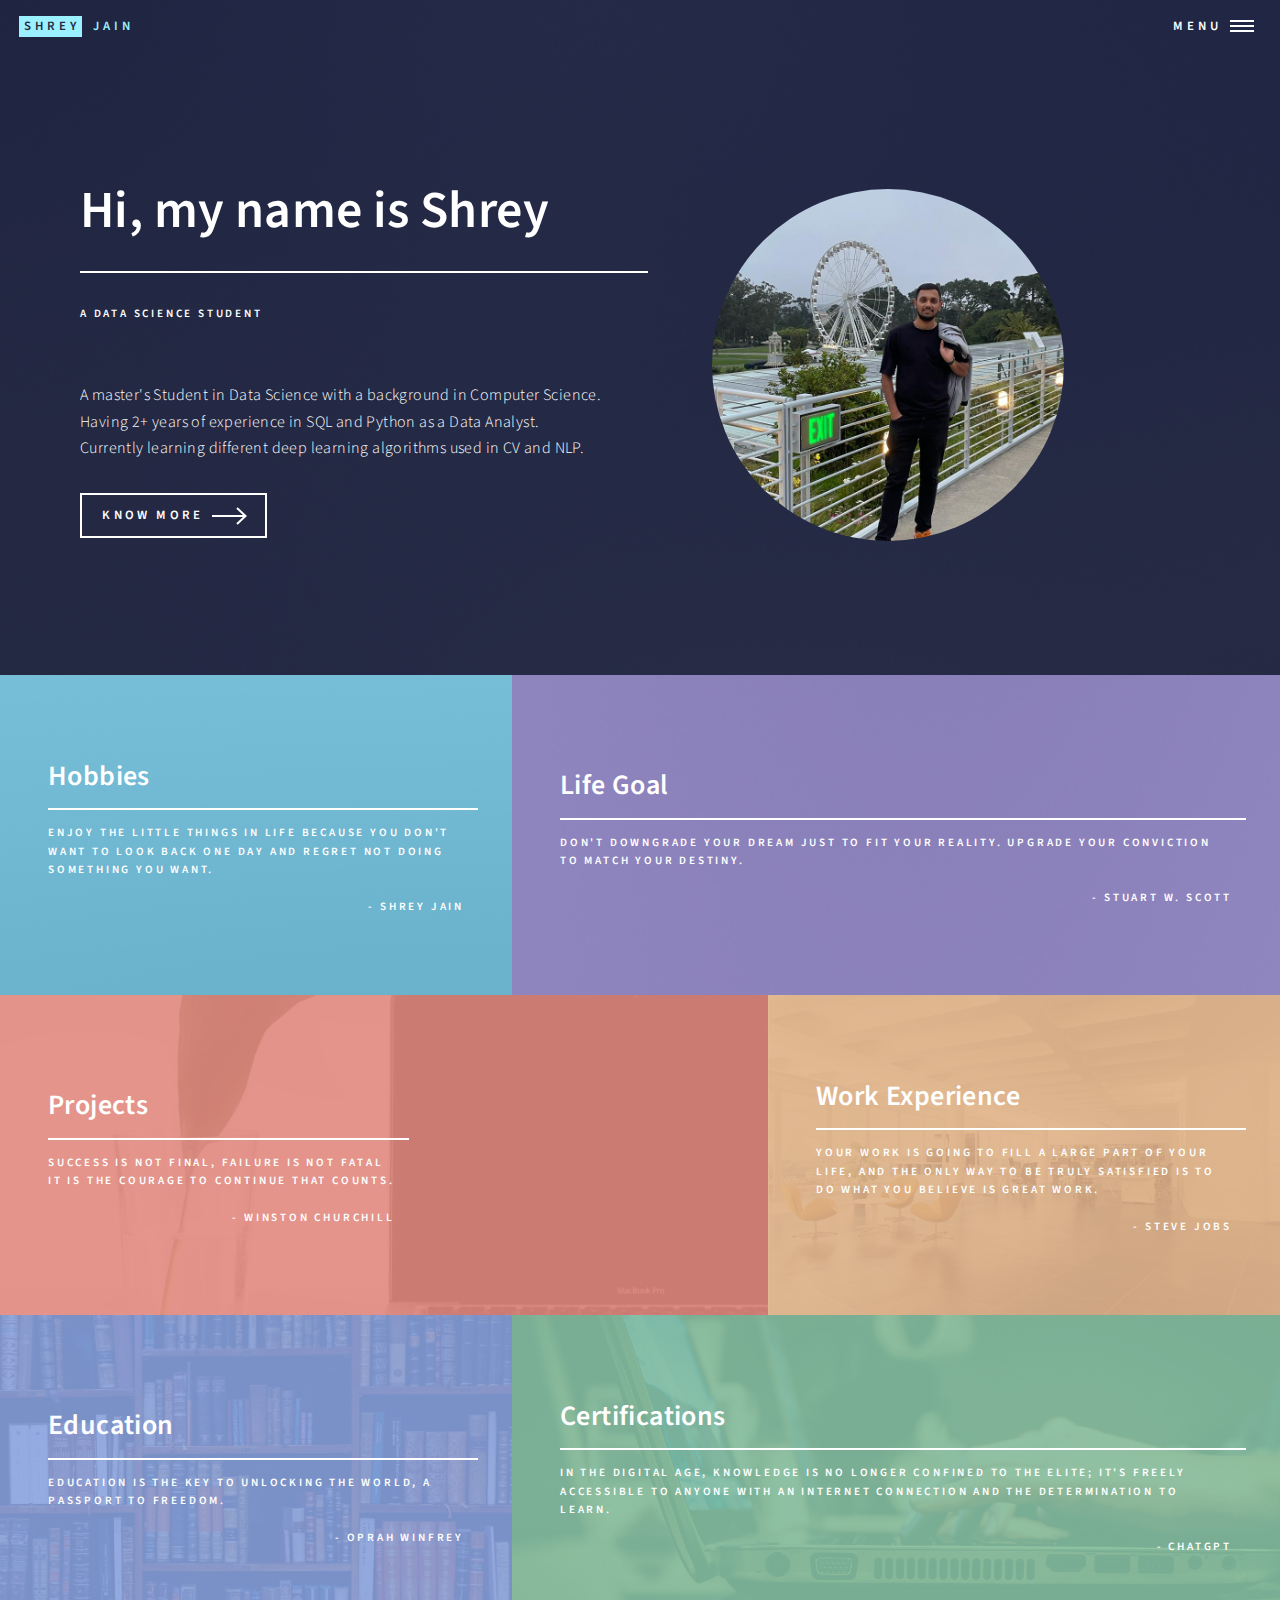
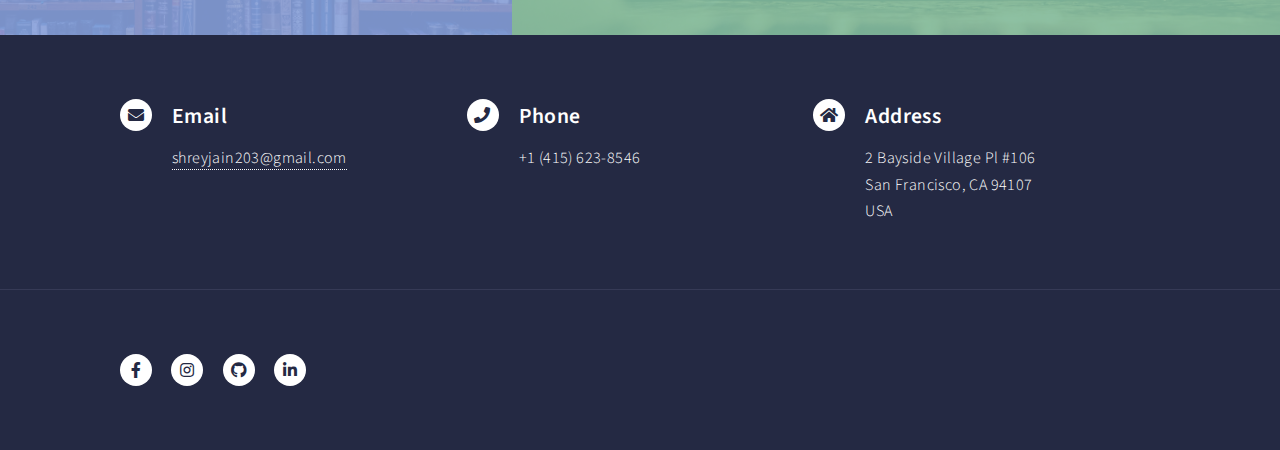
==== index.html @ e47163ea "updated index file v1" ====
<!DOCTYPE HTML>
<!--
	Forty by HTML5 UP
	html5up.net | @ajlkn
	Free for personal and commercial use under the CCA 3.0 license (html5up.net/license)
-->
<html>
	<head>
		<title>Shrey Jain</title>
		<meta charset="utf-8" />
		<meta name="viewport" content="width=device-width, initial-scale=1, user-scalable=no" />
		<link rel="stylesheet" href="assets/css/main.css" />
		<noscript><link rel="stylesheet" href="assets/css/noscript.css" /></noscript>
		<link rel = "icon" href = "images/pic01.jpg" type = "image/x-icon">
	</head>
	 <body class="is-preload">

		<!-- Wrapper -->
			<div id="wrapper">

				<!-- Header -->
					<header id="header" class="alt">
						<a href="index.html" class="logo"><strong>Shrey</strong> <span>Jain</span></a>
						<nav>
							<a href="#menu">Menu</a>
						</nav>
					</header>

				<!-- Menu -->
					<nav id="menu">
						<ul class="links">
							<li><a href="index.html">Home</a></li>
							<li><a href="hobbies.html">Hobbies</a></li>
							<li><a href="purpose.html">Life Goal</a></li>
							<li><a href="projects.html">Projects</a></li>
							<li><a href="education.html">Education</a></li>
							<li><a href="certifications.html">Certifications</a></li>
							<li><a href="hobbies.html">Hobbies</a></li>
						</ul>
					</nav>

				<!-- Banner -->
					<section id="banner" class="major">
						<div class="inner">
							<header class="major">
								<h1>Hi, my name is Shrey</h1>
							</header>
							<div class="content">
								<p>A Data Science Student</p>
								</ul>
							</div>
							<div class="inner">
								<p></br>A master's Student in Data Science with a background in Computer Science.</br>
									Having 2+ years of experience in SQL and Python as a Data Analyst. </br>
									Currently learning different deep learning algorithms used in CV and NLP.</p>
									
								<ul class="actions">
									<li><a href="#one" class="button next">Know More</a></li>
								</ul>
							</div>
						</div>
						<div class="inner">
							<img src="/images/me.jpg" alt="Avatar" style="width:30em;height:30em; padding: 4em 4em 4em 4em; border-radius: 50%;object-fit: cover" >
						<div>
					</section>
					<!-- Two -->
					<!-- <section id="two"> -->
						
					<!-- </section> -->

				<!-- Main -->
					<div id="main">

						<!-- One -->
							<section id="one" class="tiles">
								<article>
									<span class="image">
										<img src="images/pic03.jpg" alt="" />
									</span>
									<header class="major">
										<h3><a href="hobbies.html" class="link">Hobbies</a></h3>
										<p>Enjoy the little things in life because you don't want to look back one day and regret not doing something you want.</br></br> </p>
										<p align="right">- Shrey Jain</p>
									</header>
								</article>
								<article>
									<span class="image">
										<img src="images/pic04.jpg" alt="" />
									</span>
									<header class="major">
										<h3><a href="purpose.html" class="link">Life Goal</a></h3>
										<p>Don't downgrade your dream just to fit your reality. Upgrade your conviction to match your destiny.</br></br> </p>
										<p align="right">- Stuart W. Scott</p>
									</header>
								</article>
								<article>
									<span class="image">
										<img src="images/pic01.jpg" alt="" />
									</span>
									<header class="major">
										<h3><a href="projects.html" class="link">Projects</a></h3>
										<p>Success is not final, failure is not fatal</br> It is the courage to continue that counts.</br></br></p>
										<p align="right"> - Winston Churchill</p>
									</header>
								</article>
								<article>
									<span class="image">
										<img src="images/pic02.jpg" alt="" />
									</span>
									<header class="major">
										<h3><a href="experience.html" class="link">Work Experience</a></h3>
										<p>Your work is going to fill a large part of your life, and the only way to be truly satisfied is to do what you believe is great work.</br></br> </p>
										<p align="right">- Steve Jobs</p>
									</header>
								</article>
								<article>
									<span class="image">
										<img src="images/pic05.jpg" alt="" />
									</span>
									<header class="major">
										<h3><a href="education.html" class="link">Education</a></h3>
										<p>Education is the key to unlocking the world, a passport to freedom.</br></br> </p>
										<p align="right">- Oprah Winfrey</p>
									</header>
								</article>
								<article>
									<span class="image">
										<img src="images/pic06.jpg" alt="" />
									</span>
									<header class="major">
										<h3><a href="certifications.html" class="link">Certifications</a></h3>
										<p>In the digital age, knowledge is no longer confined to the elite; it's freely accessible to anyone with an internet connection and the determination to learn.</br></br> </p>
										<p align="right">- ChatGPT</p>
									</header>
								</article>
							</section>

						

					</div>

				<!-- Contact -->
					<section id="contact">
						<div class="inner">
								<section>
									<div class="contact-method">
										<span class="icon solid alt fa-envelope"></span>
										<h3>Email</h3>
										<a href="mailto:shreyjain203@gmail.com">shreyjain203@gmail.com</a>
									</div>
								</section>
								<section>
									<div class="contact-method">
										<span class="icon solid alt fa-phone"></span>
										<h3>Phone</h3>
										<span>+1 (415) 623-8546</span>
									</div>
								</section>
								<section>
									<div class="contact-method">
										<span class="icon solid alt fa-home"></span>
										<h3>Address</h3>
										<span>2 Bayside Village Pl #106<br />
										San Francisco, CA 94107<br />
										USA</span>
									</div>
								</section>
							<!-- </section> -->
						</div>
					</section>

				<!-- Footer -->
					<footer id="footer">
						<div class="inner">
							<ul class="icons">
								<!-- <li><a href="#" class="icon brands alt fa-twitter"><span class="label">Twitter</span></a></li> -->
								<li><a href="https://www.facebook.com/profile.php?id=100005959334900" class="icon brands alt fa-facebook-f" target="_blank"><span class="label">Facebook</span></a></li>
								<li><a href="https://www.instagram.com/shreyrerere/" class="icon brands alt fa-instagram" target="_blank"><span class="label">Instagram</span></a></li>
								<li><a href="https://github.com/shreyjain203" class="icon brands alt fa-github" target="_blank"><span class="label">GitHub</span></a></li>
								<li><a href="https://www.linkedin.com/in/shreyjain203/" class="icon brands alt fa-linkedin-in" target="_blank"><span class="label">LinkedIn</span></a></li>
							</ul>
						</div>
					</footer>

			</div>

		<!-- Scripts -->
			<script src="assets/js/jquery.min.js"></script>
			<script src="assets/js/jquery.scrolly.min.js"></script>
			<script src="assets/js/jquery.scrollex.min.js"></script>
			<script src="assets/js/browser.min.js"></script>
			<script src="assets/js/breakpoints.min.js"></script>
			<script src="assets/js/util.js"></script>
			<script src="assets/js/main.js"></script>

	</body>
</html>
---- assets/css/main.css ----
@import url(fontawesome-all.min.css);
@import url("https://fonts.googleapis.com/css?family=Source+Sans+Pro:300,300italic,600,600italic");

/*
	Forty by HTML5 UP
	html5up.net | @ajlkn
	Free for personal and commercial use under the CCA 3.0 license (html5up.net/license)
*/

html, body, div, span, applet, object,
iframe, h1, h2, h3, h4, h5, h6, p, blockquote,
pre, a, abbr, acronym, address, big, cite,
code, del, dfn, em, img, ins, kbd, q, s, samp,
small, strike, strong, sub, sup, tt, var, b,
u, i, center, dl, dt, dd, ol, ul, li, fieldset,
form, label, legend, table, caption, tbody,
tfoot, thead, tr, th, td, article, aside,
canvas, details, embed, figure, figcaption,
footer, header, hgroup, menu, nav, output, ruby,
section, summary, time, mark, audio, video {
	margin: 0;
	padding: 0;
	border: 0;
	font-size: 100%;
	font: inherit;
	vertical-align: baseline;}

article, aside, details, figcaption, figure,
footer, header, hgroup, menu, nav, section {
	display: block;}

body {
	line-height: 1;
}

ol, ul {
	list-style: none;
}

blockquote, q {
	quotes: none;
}

	blockquote:before, blockquote:after, q:before, q:after {
		content: '';
		content: none;
	}

table {
	border-collapse: collapse;
	border-spacing: 0;
}

body {
	-webkit-text-size-adjust: none;
}

mark {
	background-color: transparent;
	color: inherit;
}

input::-moz-focus-inner {
	border: 0;
	padding: 0;
}

input, select, textarea {
	-moz-appearance: none;
	-webkit-appearance: none;
	-ms-appearance: none;
	appearance: none;
}

/* Basic */

	@-ms-viewport {
		width: device-width;
	}

	body {
		-ms-overflow-style: scrollbar;
	}

	@media screen and (max-width: 480px) {

		html, body {
			min-width: 320px;
		}

	}

	html {
		box-sizing: border-box;
	}

	*, *:before, *:after {
		box-sizing: inherit;
	}

	body {
		background: #242943;
	}

		body.is-preload *, body.is-preload *:before, body.is-preload *:after {
			-moz-animation: none !important;
			-webkit-animation: none !important;
			-ms-animation: none !important;
			animation: none !important;
			-moz-transition: none !important;
			-webkit-transition: none !important;
			-ms-transition: none !important;
			transition: none !important;
		}

/* Type */

	body, input, select, textarea {
		color: #ffffff;
		font-family: "Source Sans Pro", Helvetica, sans-serif;
		font-size: 17pt;
		font-weight: 300;
		letter-spacing: 0.025em;
		line-height: 1.65;
	}

		@media screen and (max-width: 1680px) {

			body, input, select, textarea {
				font-size: 14pt;
			}

		}

		@media screen and (max-width: 1280px) {

			body, input, select, textarea {
				font-size: 12pt;
			}

		}

		@media screen and (max-width: 360px) {

			body, input, select, textarea {
				font-size: 11pt;
			}

		}

	a {
		-moz-transition: color 0.2s ease-in-out, border-bottom-color 0.2s ease-in-out;
		-webkit-transition: color 0.2s ease-in-out, border-bottom-color 0.2s ease-in-out;
		-ms-transition: color 0.2s ease-in-out, border-bottom-color 0.2s ease-in-out;
		transition: color 0.2s ease-in-out, border-bottom-color 0.2s ease-in-out;
		border-bottom: dotted 1px;
		color: inherit;
		text-decoration: none;
	}

		a:hover {
			border-bottom-color: transparent;
			color: #9bf1ff !important;
		}

		a:active {
			color: #53e3fb !important;
		}

	strong, b {
		color: #ffffff;
		font-weight: 600;
	}

	em, i {
		font-style: italic;
	}

	p {
		margin: 0 0 2em 0;
	}

	h1, h2, h3, h4, h5, h6 {
		color: #ffffff;
		font-weight: 600;
		line-height: 1.65;
		margin: 0 0 1em 0;
	}

		h1 a, h2 a, h3 a, h4 a, h5 a, h6 a {
			color: inherit;
			border-bottom: 0;
		}

	h1 {
		font-size: 2.5em;
	}

	h2 {
		font-size: 1.75em;
	}

	h3 {
		font-size: 1.35em;
	}

	h4 {
		font-size: 1.1em;
	}

	h5 {
		font-size: 0.9em;
	}

	h6 {
		font-size: 0.7em;
	}

	@media screen and (max-width: 736px) {

		h1 {
			font-size: 2em;
		}

		h2 {
			font-size: 1.5em;
		}

		h3 {
			font-size: 1.25em;
		}

	}

	sub {
		font-size: 0.8em;
		position: relative;
		top: 0.5em;
	}

	sup {
		font-size: 0.8em;
		position: relative;
		top: -0.5em;
	}

	blockquote {
		border-left: solid 4px rgba(212, 212, 255, 0.1);
		font-style: italic;
		margin: 0 0 2em 0;
		padding: 0.5em 0 0.5em 2em;
	}

	code {
		background: rgba(212, 212, 255, 0.035);
		font-family: "Courier New", monospace;
		font-size: 0.9em;
		margin: 0 0.25em;
		padding: 0.25em 0.65em;
	}

	pre {
		-webkit-overflow-scrolling: touch;
		font-family: "Courier New", monospace;
		font-size: 0.9em;
		margin: 0 0 2em 0;
	}

		pre code {
			display: block;
			line-height: 1.75;
			padding: 1em 1.5em;
			overflow-x: auto;
		}

	hr {
		border: 0;
		border-bottom: solid 1px rgba(212, 212, 255, 0.1);
		margin: 2em 0;
	}

		hr.major {
			margin: 3em 0;
		}

	.align-left {
		text-align: left;
	}

	.align-center {
		text-align: center;
	}

	.align-right {
		text-align: right;
	}

/* Row */

	.row {
		display: flex;
		flex-wrap: wrap;
		box-sizing: border-box;
		align-items: stretch;
	}

		.row > * {
			box-sizing: border-box;
		}

		.row.gtr-uniform > * > :last-child {
			margin-bottom: 0;
		}

		.row.aln-left {
			justify-content: flex-start;
		}

		.row.aln-center {
			justify-content: center;
		}

		.row.aln-right {
			justify-content: flex-end;
		}

		.row.aln-top {
			align-items: flex-start;
		}

		.row.aln-middle {
			align-items: center;
		}

		.row.aln-bottom {
			align-items: flex-end;
		}

		.row > .imp {
			order: -1;
		}

		.row > .col-1 {
			width: 8.33333%;
		}

		.row > .off-1 {
			margin-left: 8.33333%;
		}

		.row > .col-2 {
			width: 16.66667%;
		}

		.row > .off-2 {
			margin-left: 16.66667%;
		}

		.row > .col-3 {
			width: 25%;
		}

		.row > .off-3 {
			margin-left: 25%;
		}

		.row > .col-4 {
			width: 33.33333%;
		}

		.row > .off-4 {
			margin-left: 33.33333%;
		}

		.row > .col-5 {
			width: 41.66667%;
		}

		.row > .off-5 {
			margin-left: 41.66667%;
		}

		.row > .col-6 {
			width: 50%;
		}

		.row > .off-6 {
			margin-left: 50%;
		}

		.row > .col-7 {
			width: 58.33333%;
		}

		.row > .off-7 {
			margin-left: 58.33333%;
		}

		.row > .col-8 {
			width: 66.66667%;
		}

		.row > .off-8 {
			margin-left: 66.66667%;
		}

		.row > .col-9 {
			width: 75%;
		}

		.row > .off-9 {
			margin-left: 75%;
		}

		.row > .col-10 {
			width: 83.33333%;
		}

		.row > .off-10 {
			margin-left: 83.33333%;
		}

		.row > .col-11 {
			width: 91.66667%;
		}

		.row > .off-11 {
			margin-left: 91.66667%;
		}

		.row > .col-12 {
			width: 100%;
		}

		.row > .off-12 {
			margin-left: 100%;
		}

		.row.gtr-0 {
			margin-top: 0;
			margin-left: 0em;
		}

			.row.gtr-0 > * {
				padding: 0 0 0 0em;
			}

			.row.gtr-0.gtr-uniform {
				margin-top: 0em;
			}

				.row.gtr-0.gtr-uniform > * {
					padding-top: 0em;
				}

		.row.gtr-25 {
			margin-top: 0;
			margin-left: -0.5em;
		}

			.row.gtr-25 > * {
				padding: 0 0 0 0.5em;
			}

			.row.gtr-25.gtr-uniform {
				margin-top: -0.5em;
			}

				.row.gtr-25.gtr-uniform > * {
					padding-top: 0.5em;
				}

		.row.gtr-50 {
			margin-top: 0;
			margin-left: -1em;
		}

			.row.gtr-50 > * {
				padding: 0 0 0 1em;
			}

			.row.gtr-50.gtr-uniform {
				margin-top: -1em;
			}

				.row.gtr-50.gtr-uniform > * {
					padding-top: 1em;
				}

		.row {
			margin-top: 0;
			margin-left: -2em;
		}

			.row > * {
				padding: 0 0 0 2em;
			}

			.row.gtr-uniform {
				margin-top: -2em;
			}

				.row.gtr-uniform > * {
					padding-top: 2em;
				}

		.row.gtr-150 {
			margin-top: 0;
			margin-left: -3em;
		}

			.row.gtr-150 > * {
				padding: 0 0 0 3em;
			}

			.row.gtr-150.gtr-uniform {
				margin-top: -3em;
			}

				.row.gtr-150.gtr-uniform > * {
					padding-top: 3em;
				}

		.row.gtr-200 {
			margin-top: 0;
			margin-left: -4em;
		}

			.row.gtr-200 > * {
				padding: 0 0 0 4em;
			}

			.row.gtr-200.gtr-uniform {
				margin-top: -4em;
			}

				.row.gtr-200.gtr-uniform > * {
					padding-top: 4em;
				}

		@media screen and (max-width: 1680px) {

			.row {
				display: flex;
				flex-wrap: wrap;
				box-sizing: border-box;
				align-items: stretch;
			}

				.row > * {
					box-sizing: border-box;
				}

				.row.gtr-uniform > * > :last-child {
					margin-bottom: 0;
				}

				.row.aln-left {
					justify-content: flex-start;
				}

				.row.aln-center {
					justify-content: center;
				}

				.row.aln-right {
					justify-content: flex-end;
				}

				.row.aln-top {
					align-items: flex-start;
				}

				.row.aln-middle {
					align-items: center;
				}

				.row.aln-bottom {
					align-items: flex-end;
				}

				.row > .imp-xlarge {
					order: -1;
				}

				.row > .col-1-xlarge {
					width: 8.33333%;
				}

				.row > .off-1-xlarge {
					margin-left: 8.33333%;
				}

				.row > .col-2-xlarge {
					width: 16.66667%;
				}

				.row > .off-2-xlarge {
					margin-left: 16.66667%;
				}

				.row > .col-3-xlarge {
					width: 25%;
				}

				.row > .off-3-xlarge {
					margin-left: 25%;
				}

				.row > .col-4-xlarge {
					width: 33.33333%;
				}

				.row > .off-4-xlarge {
					margin-left: 33.33333%;
				}

				.row > .col-5-xlarge {
					width: 41.66667%;
				}

				.row > .off-5-xlarge {
					margin-left: 41.66667%;
				}

				.row > .col-6-xlarge {
					width: 50%;
				}

				.row > .off-6-xlarge {
					margin-left: 50%;
				}

				.row > .col-7-xlarge {
					width: 58.33333%;
				}

				.row > .off-7-xlarge {
					margin-left: 58.33333%;
				}

				.row > .col-8-xlarge {
					width: 66.66667%;
				}

				.row > .off-8-xlarge {
					margin-left: 66.66667%;
				}

				.row > .col-9-xlarge {
					width: 75%;
				}

				.row > .off-9-xlarge {
					margin-left: 75%;
				}

				.row > .col-10-xlarge {
					width: 83.33333%;
				}

				.row > .off-10-xlarge {
					margin-left: 83.33333%;
				}

				.row > .col-11-xlarge {
					width: 91.66667%;
				}

				.row > .off-11-xlarge {
					margin-left: 91.66667%;
				}

				.row > .col-12-xlarge {
					width: 100%;
				}

				.row > .off-12-xlarge {
					margin-left: 100%;
				}

				.row.gtr-0 {
					margin-top: 0;
					margin-left: 0em;
				}

					.row.gtr-0 > * {
						padding: 0 0 0 0em;
					}

					.row.gtr-0.gtr-uniform {
						margin-top: 0em;
					}

						.row.gtr-0.gtr-uniform > * {
							padding-top: 0em;
						}

				.row.gtr-25 {
					margin-top: 0;
					margin-left: -0.5em;
				}

					.row.gtr-25 > * {
						padding: 0 0 0 0.5em;
					}

					.row.gtr-25.gtr-uniform {
						margin-top: -0.5em;
					}

						.row.gtr-25.gtr-uniform > * {
							padding-top: 0.5em;
						}

				.row.gtr-50 {
					margin-top: 0;
					margin-left: -1em;
				}

					.row.gtr-50 > * {
						padding: 0 0 0 1em;
					}

					.row.gtr-50.gtr-uniform {
						margin-top: -1em;
					}

						.row.gtr-50.gtr-uniform > * {
							padding-top: 1em;
						}

				.row {
					margin-top: 0;
					margin-left: -2em;
				}

					.row > * {
						padding: 0 0 0 2em;
					}

					.row.gtr-uniform {
						margin-top: -2em;
					}

						.row.gtr-uniform > * {
							padding-top: 2em;
						}

				.row.gtr-150 {
					margin-top: 0;
					margin-left: -3em;
				}

					.row.gtr-150 > * {
						padding: 0 0 0 3em;
					}

					.row.gtr-150.gtr-uniform {
						margin-top: -3em;
					}

						.row.gtr-150.gtr-uniform > * {
							padding-top: 3em;
						}

				.row.gtr-200 {
					margin-top: 0;
					margin-left: -4em;
				}

					.row.gtr-200 > * {
						padding: 0 0 0 4em;
					}

					.row.gtr-200.gtr-uniform {
						margin-top: -4em;
					}

						.row.gtr-200.gtr-uniform > * {
							padding-top: 4em;
						}

		}

		@media screen and (max-width: 1280px) {

			.row {
				display: flex;
				flex-wrap: wrap;
				box-sizing: border-box;
				align-items: stretch;
			}

				.row > * {
					box-sizing: border-box;
				}

				.row.gtr-uniform > * > :last-child {
					margin-bottom: 0;
				}

				.row.aln-left {
					justify-content: flex-start;
				}

				.row.aln-center {
					justify-content: center;
				}

				.row.aln-right {
					justify-content: flex-end;
				}

				.row.aln-top {
					align-items: flex-start;
				}

				.row.aln-middle {
					align-items: center;
				}

				.row.aln-bottom {
					align-items: flex-end;
				}

				.row > .imp-large {
					order: -1;
				}

				.row > .col-1-large {
					width: 8.33333%;
				}

				.row > .off-1-large {
					margin-left: 8.33333%;
				}

				.row > .col-2-large {
					width: 16.66667%;
				}

				.row > .off-2-large {
					margin-left: 16.66667%;
				}

				.row > .col-3-large {
					width: 25%;
				}

				.row > .off-3-large {
					margin-left: 25%;
				}

				.row > .col-4-large {
					width: 33.33333%;
				}

				.row > .off-4-large {
					margin-left: 33.33333%;
				}

				.row > .col-5-large {
					width: 41.66667%;
				}

				.row > .off-5-large {
					margin-left: 41.66667%;
				}

				.row > .col-6-large {
					width: 50%;
				}

				.row > .off-6-large {
					margin-left: 50%;
				}

				.row > .col-7-large {
					width: 58.33333%;
				}

				.row > .off-7-large {
					margin-left: 58.33333%;
				}

				.row > .col-8-large {
					width: 66.66667%;
				}

				.row > .off-8-large {
					margin-left: 66.66667%;
				}

				.row > .col-9-large {
					width: 75%;
				}

				.row > .off-9-large {
					margin-left: 75%;
				}

				.row > .col-10-large {
					width: 83.33333%;
				}

				.row > .off-10-large {
					margin-left: 83.33333%;
				}

				.row > .col-11-large {
					width: 91.66667%;
				}

				.row > .off-11-large {
					margin-left: 91.66667%;
				}

				.row > .col-12-large {
					width: 100%;
				}

				.row > .off-12-large {
					margin-left: 100%;
				}

				.row.gtr-0 {
					margin-top: 0;
					margin-left: 0em;
				}

					.row.gtr-0 > * {
						padding: 0 0 0 0em;
					}

					.row.gtr-0.gtr-uniform {
						margin-top: 0em;
					}

						.row.gtr-0.gtr-uniform > * {
							padding-top: 0em;
						}

				.row.gtr-25 {
					margin-top: 0;
					margin-left: -0.375em;
				}

					.row.gtr-25 > * {
						padding: 0 0 0 0.375em;
					}

					.row.gtr-25.gtr-uniform {
						margin-top: -0.375em;
					}

						.row.gtr-25.gtr-uniform > * {
							padding-top: 0.375em;
						}

				.row.gtr-50 {
					margin-top: 0;
					margin-left: -0.75em;
				}

					.row.gtr-50 > * {
						padding: 0 0 0 0.75em;
					}

					.row.gtr-50.gtr-uniform {
						margin-top: -0.75em;
					}

						.row.gtr-50.gtr-uniform > * {
							padding-top: 0.75em;
						}

				.row {
					margin-top: 0;
					margin-left: -1.5em;
				}

					.row > * {
						padding: 0 0 0 1.5em;
					}

					.row.gtr-uniform {
						margin-top: -1.5em;
					}

						.row.gtr-uniform > * {
							padding-top: 1.5em;
						}

				.row.gtr-150 {
					margin-top: 0;
					margin-left: -2.25em;
				}

					.row.gtr-150 > * {
						padding: 0 0 0 2.25em;
					}

					.row.gtr-150.gtr-uniform {
						margin-top: -2.25em;
					}

						.row.gtr-150.gtr-uniform > * {
							padding-top: 2.25em;
						}

				.row.gtr-200 {
					margin-top: 0;
					margin-left: -3em;
				}

					.row.gtr-200 > * {
						padding: 0 0 0 3em;
					}

					.row.gtr-200.gtr-uniform {
						margin-top: -3em;
					}

						.row.gtr-200.gtr-uniform > * {
							padding-top: 3em;
						}

		}

		@media screen and (max-width: 980px) {

			.row {
				display: flex;
				flex-wrap: wrap;
				box-sizing: border-box;
				align-items: stretch;
			}

				.row > * {
					box-sizing: border-box;
				}

				.row.gtr-uniform > * > :last-child {
					margin-bottom: 0;
				}

				.row.aln-left {
					justify-content: flex-start;
				}

				.row.aln-center {
					justify-content: center;
				}

				.row.aln-right {
					justify-content: flex-end;
				}

				.row.aln-top {
					align-items: flex-start;
				}

				.row.aln-middle {
					align-items: center;
				}

				.row.aln-bottom {
					align-items: flex-end;
				}

				.row > .imp-medium {
					order: -1;
				}

				.row > .col-1-medium {
					width: 8.33333%;
				}

				.row > .off-1-medium {
					margin-left: 8.33333%;
				}

				.row > .col-2-medium {
					width: 16.66667%;
				}

				.row > .off-2-medium {
					margin-left: 16.66667%;
				}

				.row > .col-3-medium {
					width: 25%;
				}

				.row > .off-3-medium {
					margin-left: 25%;
				}

				.row > .col-4-medium {
					width: 33.33333%;
				}

				.row > .off-4-medium {
					margin-left: 33.33333%;
				}

				.row > .col-5-medium {
					width: 41.66667%;
				}

				.row > .off-5-medium {
					margin-left: 41.66667%;
				}

				.row > .col-6-medium {
					width: 50%;
				}

				.row > .off-6-medium {
					margin-left: 50%;
				}

				.row > .col-7-medium {
					width: 58.33333%;
				}

				.row > .off-7-medium {
					margin-left: 58.33333%;
				}

				.row > .col-8-medium {
					width: 66.66667%;
				}

				.row > .off-8-medium {
					margin-left: 66.66667%;
				}

				.row > .col-9-medium {
					width: 75%;
				}

				.row > .off-9-medium {
					margin-left: 75%;
				}

				.row > .col-10-medium {
					width: 83.33333%;
				}

				.row > .off-10-medium {
					margin-left: 83.33333%;
				}

				.row > .col-11-medium {
					width: 91.66667%;
				}

				.row > .off-11-medium {
					margin-left: 91.66667%;
				}

				.row > .col-12-medium {
					width: 100%;
				}

				.row > .off-12-medium {
					margin-left: 100%;
				}

				.row.gtr-0 {
					margin-top: 0;
					margin-left: 0em;
				}

					.row.gtr-0 > * {
						padding: 0 0 0 0em;
					}

					.row.gtr-0.gtr-uniform {
						margin-top: 0em;
					}

						.row.gtr-0.gtr-uniform > * {
							padding-top: 0em;
						}

				.row.gtr-25 {
					margin-top: 0;
					margin-left: -0.375em;
				}

					.row.gtr-25 > * {
						padding: 0 0 0 0.375em;
					}

					.row.gtr-25.gtr-uniform {
						margin-top: -0.375em;
					}

						.row.gtr-25.gtr-uniform > * {
							padding-top: 0.375em;
						}

				.row.gtr-50 {
					margin-top: 0;
					margin-left: -0.75em;
				}

					.row.gtr-50 > * {
						padding: 0 0 0 0.75em;
					}

					.row.gtr-50.gtr-uniform {
						margin-top: -0.75em;
					}

						.row.gtr-50.gtr-uniform > * {
							padding-top: 0.75em;
						}

				.row {
					margin-top: 0;
					margin-left: -1.5em;
				}

					.row > * {
						padding: 0 0 0 1.5em;
					}

					.row.gtr-uniform {
						margin-top: -1.5em;
					}

						.row.gtr-uniform > * {
							padding-top: 1.5em;
						}

				.row.gtr-150 {
					margin-top: 0;
					margin-left: -2.25em;
				}

					.row.gtr-150 > * {
						padding: 0 0 0 2.25em;
					}

					.row.gtr-150.gtr-uniform {
						margin-top: -2.25em;
					}

						.row.gtr-150.gtr-uniform > * {
							padding-top: 2.25em;
						}

				.row.gtr-200 {
					margin-top: 0;
					margin-left: -3em;
				}

					.row.gtr-200 > * {
						padding: 0 0 0 3em;
					}

					.row.gtr-200.gtr-uniform {
						margin-top: -3em;
					}

						.row.gtr-200.gtr-uniform > * {
							padding-top: 3em;
						}

		}

		@media screen and (max-width: 736px) {

			.row {
				display: flex;
				flex-wrap: wrap;
				box-sizing: border-box;
				align-items: stretch;
			}

				.row > * {
					box-sizing: border-box;
				}

				.row.gtr-uniform > * > :last-child {
					margin-bottom: 0;
				}

				.row.aln-left {
					justify-content: flex-start;
				}

				.row.aln-center {
					justify-content: center;
				}

				.row.aln-right {
					justify-content: flex-end;
				}

				.row.aln-top {
					align-items: flex-start;
				}

				.row.aln-middle {
					align-items: center;
				}

				.row.aln-bottom {
					align-items: flex-end;
				}

				.row > .imp-small {
					order: -1;
				}

				.row > .col-1-small {
					width: 8.33333%;
				}

				.row > .off-1-small {
					margin-left: 8.33333%;
				}

				.row > .col-2-small {
					width: 16.66667%;
				}

				.row > .off-2-small {
					margin-left: 16.66667%;
				}

				.row > .col-3-small {
					width: 25%;
				}

				.row > .off-3-small {
					margin-left: 25%;
				}

				.row > .col-4-small {
					width: 33.33333%;
				}

				.row > .off-4-small {
					margin-left: 33.33333%;
				}

				.row > .col-5-small {
					width: 41.66667%;
				}

				.row > .off-5-small {
					margin-left: 41.66667%;
				}

				.row > .col-6-small {
					width: 50%;
				}

				.row > .off-6-small {
					margin-left: 50%;
				}

				.row > .col-7-small {
					width: 58.33333%;
				}

				.row > .off-7-small {
					margin-left: 58.33333%;
				}

				.row > .col-8-small {
					width: 66.66667%;
				}

				.row > .off-8-small {
					margin-left: 66.66667%;
				}

				.row > .col-9-small {
					width: 75%;
				}

				.row > .off-9-small {
					margin-left: 75%;
				}

				.row > .col-10-small {
					width: 83.33333%;
				}

				.row > .off-10-small {
					margin-left: 83.33333%;
				}

				.row > .col-11-small {
					width: 91.66667%;
				}

				.row > .off-11-small {
					margin-left: 91.66667%;
				}

				.row > .col-12-small {
					width: 100%;
				}

				.row > .off-12-small {
					margin-left: 100%;
				}

				.row.gtr-0 {
					margin-top: 0;
					margin-left: 0em;
				}

					.row.gtr-0 > * {
						padding: 0 0 0 0em;
					}

					.row.gtr-0.gtr-uniform {
						margin-top: 0em;
					}

						.row.gtr-0.gtr-uniform > * {
							padding-top: 0em;
						}

				.row.gtr-25 {
					margin-top: 0;
					margin-left: -0.3125em;
				}

					.row.gtr-25 > * {
						padding: 0 0 0 0.3125em;
					}

					.row.gtr-25.gtr-uniform {
						margin-top: -0.3125em;
					}

						.row.gtr-25.gtr-uniform > * {
							padding-top: 0.3125em;
						}

				.row.gtr-50 {
					margin-top: 0;
					margin-left: -0.625em;
				}

					.row.gtr-50 > * {
						padding: 0 0 0 0.625em;
					}

					.row.gtr-50.gtr-uniform {
						margin-top: -0.625em;
					}

						.row.gtr-50.gtr-uniform > * {
							padding-top: 0.625em;
						}

				.row {
					margin-top: 0;
					margin-left: -1.25em;
				}

					.row > * {
						padding: 0 0 0 1.25em;
					}

					.row.gtr-uniform {
						margin-top: -1.25em;
					}

						.row.gtr-uniform > * {
							padding-top: 1.25em;
						}

				.row.gtr-150 {
					margin-top: 0;
					margin-left: -1.875em;
				}

					.row.gtr-150 > * {
						padding: 0 0 0 1.875em;
					}

					.row.gtr-150.gtr-uniform {
						margin-top: -1.875em;
					}

						.row.gtr-150.gtr-uniform > * {
							padding-top: 1.875em;
						}

				.row.gtr-200 {
					margin-top: 0;
					margin-left: -2.5em;
				}

					.row.gtr-200 > * {
						padding: 0 0 0 2.5em;
					}

					.row.gtr-200.gtr-uniform {
						margin-top: -2.5em;
					}

						.row.gtr-200.gtr-uniform > * {
							padding-top: 2.5em;
						}

		}

		@media screen and (max-width: 480px) {

			.row {
				display: flex;
				flex-wrap: wrap;
				box-sizing: border-box;
				align-items: stretch;
			}

				.row > * {
					box-sizing: border-box;
				}

				.row.gtr-uniform > * > :last-child {
					margin-bottom: 0;
				}

				.row.aln-left {
					justify-content: flex-start;
				}

				.row.aln-center {
					justify-content: center;
				}

				.row.aln-right {
					justify-content: flex-end;
				}

				.row.aln-top {
					align-items: flex-start;
				}

				.row.aln-middle {
					align-items: center;
				}

				.row.aln-bottom {
					align-items: flex-end;
				}

				.row > .imp-xsmall {
					order: -1;
				}

				.row > .col-1-xsmall {
					width: 8.33333%;
				}

				.row > .off-1-xsmall {
					margin-left: 8.33333%;
				}

				.row > .col-2-xsmall {
					width: 16.66667%;
				}

				.row > .off-2-xsmall {
					margin-left: 16.66667%;
				}

				.row > .col-3-xsmall {
					width: 25%;
				}

				.row > .off-3-xsmall {
					margin-left: 25%;
				}

				.row > .col-4-xsmall {
					width: 33.33333%;
				}

				.row > .off-4-xsmall {
					margin-left: 33.33333%;
				}

				.row > .col-5-xsmall {
					width: 41.66667%;
				}

				.row > .off-5-xsmall {
					margin-left: 41.66667%;
				}

				.row > .col-6-xsmall {
					width: 50%;
				}

				.row > .off-6-xsmall {
					margin-left: 50%;
				}

				.row > .col-7-xsmall {
					width: 58.33333%;
				}

				.row > .off-7-xsmall {
					margin-left: 58.33333%;
				}

				.row > .col-8-xsmall {
					width: 66.66667%;
				}

				.row > .off-8-xsmall {
					margin-left: 66.66667%;
				}

				.row > .col-9-xsmall {
					width: 75%;
				}

				.row > .off-9-xsmall {
					margin-left: 75%;
				}

				.row > .col-10-xsmall {
					width: 83.33333%;
				}

				.row > .off-10-xsmall {
					margin-left: 83.33333%;
				}

				.row > .col-11-xsmall {
					width: 91.66667%;
				}

				.row > .off-11-xsmall {
					margin-left: 91.66667%;
				}

				.row > .col-12-xsmall {
					width: 100%;
				}

				.row > .off-12-xsmall {
					margin-left: 100%;
				}

				.row.gtr-0 {
					margin-top: 0;
					margin-left: 0em;
				}

					.row.gtr-0 > * {
						padding: 0 0 0 0em;
					}

					.row.gtr-0.gtr-uniform {
						margin-top: 0em;
					}

						.row.gtr-0.gtr-uniform > * {
							padding-top: 0em;
						}

				.row.gtr-25 {
					margin-top: 0;
					margin-left: -0.3125em;
				}

					.row.gtr-25 > * {
						padding: 0 0 0 0.3125em;
					}

					.row.gtr-25.gtr-uniform {
						margin-top: -0.3125em;
					}

						.row.gtr-25.gtr-uniform > * {
							padding-top: 0.3125em;
						}

				.row.gtr-50 {
					margin-top: 0;
					margin-left: -0.625em;
				}

					.row.gtr-50 > * {
						padding: 0 0 0 0.625em;
					}

					.row.gtr-50.gtr-uniform {
						margin-top: -0.625em;
					}

						.row.gtr-50.gtr-uniform > * {
							padding-top: 0.625em;
						}

				.row {
					margin-top: 0;
					margin-left: -1.25em;
				}

					.row > * {
						padding: 0 0 0 1.25em;
					}

					.row.gtr-uniform {
						margin-top: -1.25em;
					}

						.row.gtr-uniform > * {
							padding-top: 1.25em;
						}

				.row.gtr-150 {
					margin-top: 0;
					margin-left: -1.875em;
				}

					.row.gtr-150 > * {
						padding: 0 0 0 1.875em;
					}

					.row.gtr-150.gtr-uniform {
						margin-top: -1.875em;
					}

						.row.gtr-150.gtr-uniform > * {
							padding-top: 1.875em;
						}

				.row.gtr-200 {
					margin-top: 0;
					margin-left: -2.5em;
				}

					.row.gtr-200 > * {
						padding: 0 0 0 2.5em;
					}

					.row.gtr-200.gtr-uniform {
						margin-top: -2.5em;
					}

						.row.gtr-200.gtr-uniform > * {
							padding-top: 2.5em;
						}

		}

/* Section/Article */

	section.special, article.special {
		text-align: center;
	}

	header.major {
		width: -moz-max-content;
		width: -webkit-max-content;
		width: -ms-max-content;
		width: max-content;
		margin-bottom: 2em;
	}

		header.major > :first-child {
			margin-bottom: 0;
			width: calc(100% + 0.5em);
		}

			header.major > :first-child:after {
				content: '';
				background-color: #ffffff;
				display: block;
				height: 2px;
				margin: 0.325em 0 0.5em 0;
				width: 100%;
			}

		header.major > p {
			font-size: 0.7em;
			font-weight: 600;
			letter-spacing: 0.25em;
			margin-bottom: 0;
			text-transform: uppercase;
		}

		body.is-ie header.major > :first-child:after {
			max-width: 9em;
		}

		body.is-ie header.major > h1:after {
			max-width: 100% !important;
		}

	@media screen and (max-width: 736px) {

		header.major > p br {
			display: none;
		}

	}

/* Form */

	form {
		margin: 0 0 2em 0;
	}

		form > :last-child {
			margin-bottom: 0;
		}

		form > .fields {
			display: -moz-flex;
			display: -webkit-flex;
			display: -ms-flex;
			display: flex;
			-moz-flex-wrap: wrap;
			-webkit-flex-wrap: wrap;
			-ms-flex-wrap: wrap;
			flex-wrap: wrap;
			width: calc(100% + 3em);
			margin: -1.5em 0 2em -1.5em;
		}

			form > .fields > .field {
				-moz-flex-grow: 0;
				-webkit-flex-grow: 0;
				-ms-flex-grow: 0;
				flex-grow: 0;
				-moz-flex-shrink: 0;
				-webkit-flex-shrink: 0;
				-ms-flex-shrink: 0;
				flex-shrink: 0;
				padding: 1.5em 0 0 1.5em;
				width: calc(100% - 1.5em);
			}

				form > .fields > .field.half {
					width: calc(50% - 0.75em);
				}

				form > .fields > .field.third {
					width: calc(100%/3 - 0.5em);
				}

				form > .fields > .field.quarter {
					width: calc(25% - 0.375em);
				}

		@media screen and (max-width: 480px) {

			form > .fields {
				width: calc(100% + 3em);
				margin: -1.5em 0 2em -1.5em;
			}

				form > .fields > .field {
					padding: 1.5em 0 0 1.5em;
					width: calc(100% - 1.5em);
				}

					form > .fields > .field.half {
						width: calc(100% - 1.5em);
					}

					form > .fields > .field.third {
						width: calc(100% - 1.5em);
					}

					form > .fields > .field.quarter {
						width: calc(100% - 1.5em);
					}

		}

	label {
		color: #ffffff;
		display: block;
		font-size: 0.8em;
		font-weight: 600;
		letter-spacing: 0.25em;
		margin: 0 0 1em 0;
		text-transform: uppercase;
	}

	input[type="text"],
	input[type="password"],
	input[type="email"],
	input[type="tel"],
	input[type="search"],
	input[type="url"],
	select,
	textarea {
		-moz-appearance: none;
		-webkit-appearance: none;
		-ms-appearance: none;
		appearance: none;
		background: rgba(212, 212, 255, 0.035);
		border: none;
		border-radius: 0;
		color: inherit;
		display: block;
		outline: 0;
		padding: 0 1em;
		text-decoration: none;
		width: 100%;
	}

		input[type="text"]:invalid,
		input[type="password"]:invalid,
		input[type="email"]:invalid,
		input[type="tel"]:invalid,
		input[type="search"]:invalid,
		input[type="url"]:invalid,
		select:invalid,
		textarea:invalid {
			box-shadow: none;
		}

		input[type="text"]:focus,
		input[type="password"]:focus,
		input[type="email"]:focus,
		input[type="tel"]:focus,
		input[type="search"]:focus,
		input[type="url"]:focus,
		select:focus,
		textarea:focus {
			border-color: #9bf1ff;
			box-shadow: 0 0 0 2px #9bf1ff;
		}

	select {
		background-image: url("data:image/svg+xml;charset=utf8,%3Csvg xmlns='http://www.w3.org/2000/svg' width='40' height='40' preserveAspectRatio='none' viewBox='0 0 40 40'%3E%3Cpath d='M9.4,12.3l10.4,10.4l10.4-10.4c0.2-0.2,0.5-0.4,0.9-0.4c0.3,0,0.6,0.1,0.9,0.4l3.3,3.3c0.2,0.2,0.4,0.5,0.4,0.9 c0,0.4-0.1,0.6-0.4,0.9L20.7,31.9c-0.2,0.2-0.5,0.4-0.9,0.4c-0.3,0-0.6-0.1-0.9-0.4L4.3,17.3c-0.2-0.2-0.4-0.5-0.4-0.9 c0-0.4,0.1-0.6,0.4-0.9l3.3-3.3c0.2-0.2,0.5-0.4,0.9-0.4S9.1,12.1,9.4,12.3z' fill='rgba(212, 212, 255, 0.1)' /%3E%3C/svg%3E");
		background-size: 1.25rem;
		background-repeat: no-repeat;
		background-position: calc(100% - 1rem) center;
		height: 2.75em;
		padding-right: 2.75em;
		text-overflow: ellipsis;
	}

		select option {
			color: #ffffff;
			background: #242943;
		}

		select:focus::-ms-value {
			background-color: transparent;
		}

		select::-ms-expand {
			display: none;
		}

	input[type="text"],
	input[type="password"],
	input[type="email"],
	input[type="tel"],
	input[type="search"],
	input[type="url"],
	select {
		height: 2.75em;
	}

	textarea {
		padding: 0.75em 1em;
	}

	input[type="checkbox"],
	input[type="radio"] {
		-moz-appearance: none;
		-webkit-appearance: none;
		-ms-appearance: none;
		appearance: none;
		display: block;
		float: left;
		margin-right: -2em;
		opacity: 0;
		width: 1em;
		z-index: -1;
	}

		input[type="checkbox"] + label,
		input[type="radio"] + label {
			text-decoration: none;
			color: #ffffff;
			cursor: pointer;
			display: inline-block;
			font-weight: 300;
			padding-left: 2.65em;
			padding-right: 0.75em;
			position: relative;
		}

			input[type="checkbox"] + label:before,
			input[type="radio"] + label:before {
				-moz-osx-font-smoothing: grayscale;
				-webkit-font-smoothing: antialiased;
				display: inline-block;
				font-style: normal;
				font-variant: normal;
				text-rendering: auto;
				line-height: 1;
				text-transform: none !important;
				font-family: 'Font Awesome 5 Free';
				font-weight: 900;
			}

			input[type="checkbox"] + label:before,
			input[type="radio"] + label:before {
				background: rgba(212, 212, 255, 0.035);
				content: '';
				display: inline-block;
				font-size: 0.8em;
				height: 2.0625em;
				left: 0;
				letter-spacing: 0;
				line-height: 2.0625em;
				position: absolute;
				text-align: center;
				top: 0;
				width: 2.0625em;
			}

		input[type="checkbox"]:checked + label:before,
		input[type="radio"]:checked + label:before {
			background: #ffffff;
			border-color: #9bf1ff;
			content: '\f00c';
			color: #242943;
		}

		input[type="checkbox"]:focus + label:before,
		input[type="radio"]:focus + label:before {
			box-shadow: 0 0 0 2px #9bf1ff;
		}

	input[type="radio"] + label:before {
		border-radius: 100%;
	}

	::-webkit-input-placeholder {
		color: rgba(244, 244, 255, 0.2) !important;
		opacity: 1.0;
	}

	:-moz-placeholder {
		color: rgba(244, 244, 255, 0.2) !important;
		opacity: 1.0;
	}

	::-moz-placeholder {
		color: rgba(244, 244, 255, 0.2) !important;
		opacity: 1.0;
	}

	:-ms-input-placeholder {
		color: rgba(244, 244, 255, 0.2) !important;
		opacity: 1.0;
	}

/* Box */

	.box {
		border: solid 1px rgba(212, 212, 255, 0.1);
		margin-bottom: 2em;
		padding: 1.5em;
	}

		.box > :last-child,
		.box > :last-child > :last-child,
		.box > :last-child > :last-child > :last-child {
			margin-bottom: 0;
		}

		.box.alt {
			border: 0;
			border-radius: 0;
			padding: 0;
		}

/* Icon */

	.icon {
		text-decoration: none;
		border-bottom: none;
		position: relative;
	}

		.icon:before {
			-moz-osx-font-smoothing: grayscale;
			-webkit-font-smoothing: antialiased;
			display: inline-block;
			font-style: normal;
			font-variant: normal;
			text-rendering: auto;
			line-height: 1;
			text-transform: none !important;
			font-family: 'Font Awesome 5 Free';
			font-weight: 400;
		}

		.icon > .label {
			display: none;
		}

		.icon:before {
			line-height: inherit;
		}

		.icon.solid:before {
			font-weight: 900;
		}

		.icon.brands:before {
			font-family: 'Font Awesome 5 Brands';
		}

		.icon.alt:before {
			background-color: #ffffff;
			border-radius: 100%;
			color: #242943;
			display: inline-block;
			height: 2em;
			line-height: 2em;
			text-align: center;
			width: 2em;
		}

	a.icon.alt:before {
		-moz-transition: background-color 0.2s ease-in-out;
		-webkit-transition: background-color 0.2s ease-in-out;
		-ms-transition: background-color 0.2s ease-in-out;
		transition: background-color 0.2s ease-in-out;
	}

	a.icon.alt:hover:before {
		background-color: #6fc3df;
	}

	a.icon.alt:active:before {
		background-color: #37a6cb;
	}

/* Image */

	.image {
		border: 0;
		display: inline-block;
		position: relative;
	}

		.image img {
			display: block;
		}

		.image.left, .image.right {
			max-width: 30%;
		}

			.image.left img, .image.right img {
				width: 100%;
			}

		.image.left {
			float: left;
			margin: 0 1.5em 1.25em 0;
			top: 0.25em;
		}

		.image.right {
			float: right;
			margin: 0 0 1.25em 1.5em;
			top: 0.25em;
		}

		.image.fit {
			display: block;
			margin: 0 0 2em 0;
			width: 100%;
		}

			.image.fit img {
				width: 100%;
			}

		.image.main {
			display: block;
			margin: 2.5em 0;
			width: 100%;
		}

			.image.main img {
				width: 100%;
			}

			@media screen and (max-width: 736px) {

				.image.main {
					margin: 1.5em 0;
				}

			}

/* List */

	ol {
		list-style: decimal;
		margin: 0 0 2em 0;
		padding-left: 1.25em;
	}

		ol li {
			padding-left: 0.25em;
		}

	ul {
		list-style: disc;
		margin: 0 0 2em 0;
		padding-left: 1em;
	}

		ul li {
			padding-left: 0.5em;
		}

		ul.alt {
			list-style: none;
			padding-left: 0;
		}

			ul.alt li {
				border-top: solid 1px rgba(212, 212, 255, 0.1);
				padding: 0.5em 0;
			}

				ul.alt li:first-child {
					border-top: 0;
					padding-top: 0;
				}

	dl {
		margin: 0 0 2em 0;
	}

		dl dt {
			display: block;
			font-weight: 600;
			margin: 0 0 1em 0;
		}

		dl dd {
			margin-left: 2em;
		}

/* Actions */

	ul.actions {
		display: -moz-flex;
		display: -webkit-flex;
		display: -ms-flex;
		display: flex;
		cursor: default;
		list-style: none;
		margin-left: -1em;
		padding-left: 0;
	}

		ul.actions li {
			padding: 0 0 0 1em;
			vertical-align: middle;
		}

		ul.actions.special {
			-moz-justify-content: center;
			-webkit-justify-content: center;
			-ms-justify-content: center;
			justify-content: center;
			width: 100%;
			margin-left: 0;
		}

			ul.actions.special li:first-child {
				padding-left: 0;
			}

		ul.actions.stacked {
			-moz-flex-direction: column;
			-webkit-flex-direction: column;
			-ms-flex-direction: column;
			flex-direction: column;
			margin-left: 0;
		}

			ul.actions.stacked li {
				padding: 1.3em 0 0 0;
			}

				ul.actions.stacked li:first-child {
					padding-top: 0;
				}

		ul.actions.fit {
			width: calc(100% + 1em);
		}

			ul.actions.fit li {
				-moz-flex-grow: 1;
				-webkit-flex-grow: 1;
				-ms-flex-grow: 1;
				flex-grow: 1;
				-moz-flex-shrink: 1;
				-webkit-flex-shrink: 1;
				-ms-flex-shrink: 1;
				flex-shrink: 1;
				width: 100%;
			}

				ul.actions.fit li > * {
					width: 100%;
				}

			ul.actions.fit.stacked {
				width: 100%;
			}

/* Icons */

	ul.icons {
		cursor: default;
		list-style: none;
		padding-left: 0;
	}

		ul.icons li {
			display: inline-block;
			padding: 0 1em 0 0;
		}

			ul.icons li:last-child {
				padding-right: 0;
			}

		@media screen and (max-width: 736px) {

			ul.icons li {
				padding: 0 0.75em 0 0;
			}

		}

/* Pagination */

	ul.pagination {
		cursor: default;
		list-style: none;
		padding-left: 0;
	}

		ul.pagination li {
			display: inline-block;
			padding-left: 0;
			vertical-align: middle;
		}

			ul.pagination li > .page {
				-moz-transition: background-color 0.2s ease-in-out, color 0.2s ease-in-out;
				-webkit-transition: background-color 0.2s ease-in-out, color 0.2s ease-in-out;
				-ms-transition: background-color 0.2s ease-in-out, color 0.2s ease-in-out;
				transition: background-color 0.2s ease-in-out, color 0.2s ease-in-out;
				border-bottom: 0;
				display: inline-block;
				font-size: 0.8em;
				font-weight: 600;
				height: 1.5em;
				line-height: 1.5em;
				margin: 0 0.125em;
				min-width: 1.5em;
				padding: 0 0.5em;
				text-align: center;
			}

				ul.pagination li > .page.active {
					background-color: #ffffff;
					color: #242943;
				}

					ul.pagination li > .page.active:hover {
						background-color: #9bf1ff;
						color: #242943 !important;
					}

					ul.pagination li > .page.active:active {
						background-color: #53e3fb;
					}

			ul.pagination li:first-child {
				padding-right: 0.75em;
			}

			ul.pagination li:last-child {
				padding-left: 0.75em;
			}

		@media screen and (max-width: 480px) {

			ul.pagination li:nth-child(n+2):nth-last-child(n+2) {
				display: none;
			}

			ul.pagination li:first-child {
				padding-right: 0;
			}

		}

/* Table */

	.table-wrapper {
		-webkit-overflow-scrolling: touch;
		overflow-x: auto;
	}

	table {
		margin: 0 0 2em 0;
		width: 100%;
	}

		table tbody tr {
			border: solid 1px rgba(212, 212, 255, 0.1);
			border-left: 0;
			border-right: 0;
		}

			table tbody tr:nth-child(2n + 1) {
				background-color: rgba(212, 212, 255, 0.035);
			}

		table td {
			padding: 0.75em 0.75em;
		}

		table th {
			color: #ffffff;
			font-size: 0.9em;
			font-weight: 600;
			padding: 0 0.75em 0.75em 0.75em;
			text-align: left;
		}

		table thead {
			border-bottom: solid 2px rgba(212, 212, 255, 0.1);
		}

		table tfoot {
			border-top: solid 2px rgba(212, 212, 255, 0.1);
		}

		table.alt {
			border-collapse: separate;
		}

			table.alt tbody tr td {
				border: solid 1px rgba(212, 212, 255, 0.1);
				border-left-width: 0;
				border-top-width: 0;
			}

				table.alt tbody tr td:first-child {
					border-left-width: 1px;
				}

			table.alt tbody tr:first-child td {
				border-top-width: 1px;
			}

			table.alt thead {
				border-bottom: 0;
			}

			table.alt tfoot {
				border-top: 0;
			}

/* Button */

	input[type="submit"],
	input[type="reset"],
	input[type="button"],
	button,
	.button {
		-moz-appearance: none;
		-webkit-appearance: none;
		-ms-appearance: none;
		appearance: none;
		-moz-transition: background-color 0.2s ease-in-out, box-shadow 0.2s ease-in-out, color 0.2s ease-in-out;
		-webkit-transition: background-color 0.2s ease-in-out, box-shadow 0.2s ease-in-out, color 0.2s ease-in-out;
		-ms-transition: background-color 0.2s ease-in-out, box-shadow 0.2s ease-in-out, color 0.2s ease-in-out;
		transition: background-color 0.2s ease-in-out, box-shadow 0.2s ease-in-out, color 0.2s ease-in-out;
		background-color: transparent;
		border: 0;
		border-radius: 0;
		box-shadow: inset 0 0 0 2px #ffffff;
		color: #ffffff;
		cursor: pointer;
		display: inline-block;
		font-size: 0.8em;
		font-weight: 600;
		height: 3.5em;
		letter-spacing: 0.25em;
		line-height: 3.5em;
		padding: 0 1.75em;
		text-align: center;
		text-decoration: none;
		text-transform: uppercase;
		white-space: nowrap;
	}

		input[type="submit"]:hover, input[type="submit"]:active,
		input[type="reset"]:hover,
		input[type="reset"]:active,
		input[type="button"]:hover,
		input[type="button"]:active,
		button:hover,
		button:active,
		.button:hover,
		.button:active {
			box-shadow: inset 0 0 0 2px #9bf1ff;
			color: #9bf1ff;
		}

		input[type="submit"]:active,
		input[type="reset"]:active,
		input[type="button"]:active,
		button:active,
		.button:active {
			background-color: rgba(155, 241, 255, 0.1);
			box-shadow: inset 0 0 0 2px #53e3fb;
			color: #53e3fb;
		}

		input[type="submit"].icon:before,
		input[type="reset"].icon:before,
		input[type="button"].icon:before,
		button.icon:before,
		.button.icon:before {
			margin-right: 0.5em;
		}

		input[type="submit"].fit,
		input[type="reset"].fit,
		input[type="button"].fit,
		button.fit,
		.button.fit {
			width: 100%;
		}

		input[type="submit"].small,
		input[type="reset"].small,
		input[type="button"].small,
		button.small,
		.button.small {
			font-size: 0.6em;
		}

		input[type="submit"].large,
		input[type="reset"].large,
		input[type="button"].large,
		button.large,
		.button.large {
			font-size: 1.25em;
			height: 3em;
			line-height: 3em;
		}

		input[type="submit"].next,
		input[type="reset"].next,
		input[type="button"].next,
		button.next,
		.button.next {
			padding-right: 4.5em;
			position: relative;
		}

			input[type="submit"].next:before, input[type="submit"].next:after,
			input[type="reset"].next:before,
			input[type="reset"].next:after,
			input[type="button"].next:before,
			input[type="button"].next:after,
			button.next:before,
			button.next:after,
			.button.next:before,
			.button.next:after {
				-moz-transition: opacity 0.2s ease-in-out;
				-webkit-transition: opacity 0.2s ease-in-out;
				-ms-transition: opacity 0.2s ease-in-out;
				transition: opacity 0.2s ease-in-out;
				background-position: center right;
				background-repeat: no-repeat;
				background-size: 36px 24px;
				content: '';
				display: block;
				height: 100%;
				position: absolute;
				right: 1.5em;
				top: 0;
				vertical-align: middle;
				width: 36px;
			}

			input[type="submit"].next:before,
			input[type="reset"].next:before,
			input[type="button"].next:before,
			button.next:before,
			.button.next:before {
				background-image: url("data:image/svg+xml;charset=utf8,%3Csvg xmlns='http://www.w3.org/2000/svg' xmlns:xlink='http://www.w3.org/1999/xlink' width='36px' height='24px' viewBox='0 0 36 24' zoomAndPan='disable'%3E%3Cstyle%3Eline %7B stroke: %23ffffff%3B stroke-width: 2px%3B %7D%3C/style%3E%3Cline x1='0' y1='12' x2='34' y2='12' /%3E%3Cline x1='25' y1='4' x2='34' y2='12.5' /%3E%3Cline x1='25' y1='20' x2='34' y2='11.5' /%3E%3C/svg%3E");
			}

			input[type="submit"].next:after,
			input[type="reset"].next:after,
			input[type="button"].next:after,
			button.next:after,
			.button.next:after {
				background-image: url("data:image/svg+xml;charset=utf8,%3Csvg xmlns='http://www.w3.org/2000/svg' xmlns:xlink='http://www.w3.org/1999/xlink' width='36px' height='24px' viewBox='0 0 36 24' zoomAndPan='disable'%3E%3Cstyle%3Eline %7B stroke: %239bf1ff%3B stroke-width: 2px%3B %7D%3C/style%3E%3Cline x1='0' y1='12' x2='34' y2='12' /%3E%3Cline x1='25' y1='4' x2='34' y2='12.5' /%3E%3Cline x1='25' y1='20' x2='34' y2='11.5' /%3E%3C/svg%3E");
				opacity: 0;
				z-index: 1;
			}

			input[type="submit"].next:hover:after, input[type="submit"].next:active:after,
			input[type="reset"].next:hover:after,
			input[type="reset"].next:active:after,
			input[type="button"].next:hover:after,
			input[type="button"].next:active:after,
			button.next:hover:after,
			button.next:active:after,
			.button.next:hover:after,
			.button.next:active:after {
				opacity: 1;
			}

			@media screen and (max-width: 1280px) {

				input[type="submit"].next,
				input[type="reset"].next,
				input[type="button"].next,
				button.next,
				.button.next {
					padding-right: 5em;
				}

			}

		input[type="submit"].primary,
		input[type="reset"].primary,
		input[type="button"].primary,
		button.primary,
		.button.primary {
			background-color: #ffffff;
			box-shadow: none;
			color: #242943;
		}

			input[type="submit"].primary:hover, input[type="submit"].primary:active,
			input[type="reset"].primary:hover,
			input[type="reset"].primary:active,
			input[type="button"].primary:hover,
			input[type="button"].primary:active,
			button.primary:hover,
			button.primary:active,
			.button.primary:hover,
			.button.primary:active {
				background-color: #9bf1ff;
				color: #242943 !important;
			}

			input[type="submit"].primary:active,
			input[type="reset"].primary:active,
			input[type="button"].primary:active,
			button.primary:active,
			.button.primary:active {
				background-color: #53e3fb;
			}

		input[type="submit"].disabled, input[type="submit"]:disabled,
		input[type="reset"].disabled,
		input[type="reset"]:disabled,
		input[type="button"].disabled,
		input[type="button"]:disabled,
		button.disabled,
		button:disabled,
		.button.disabled,
		.button:disabled {
			pointer-events: none;
			cursor: default;
			opacity: 0.25;
		}

/* Tiles */

	.tiles {
		display: -moz-flex;
		display: -webkit-flex;
		display: -ms-flex;
		display: flex;
		-moz-flex-wrap: wrap;
		-webkit-flex-wrap: wrap;
		-ms-flex-wrap: wrap;
		flex-wrap: wrap;
		border-top: 0 !important;
	}

		.tiles + * {
			border-top: 0 !important;
		}

		.tiles article {
			-moz-align-items: center;
			-webkit-align-items: center;
			-ms-align-items: center;
			align-items: center;
			display: -moz-flex;
			display: -webkit-flex;
			display: -ms-flex;
			display: flex;
			-moz-transition: -moz-transform 0.25s ease, opacity 0.25s ease, -moz-filter 1s ease, -webkit-filter 1s ease;
			-webkit-transition: -webkit-transform 0.25s ease, opacity 0.25s ease, -webkit-filter 1s ease, -webkit-filter 1s ease;
			-ms-transition: -ms-transform 0.25s ease, opacity 0.25s ease, -ms-filter 1s ease, -webkit-filter 1s ease;
			transition: transform 0.25s ease, opacity 0.25s ease, filter 1s ease, -webkit-filter 1s ease;
			padding: 4em 4em 2em 4em ;
			background-position: center;
			background-repeat: no-repeat;
			background-size: cover;
			cursor: default;
			height: 40vh;
			max-height: 40em;
			min-height: 23em;
			overflow: hidden;
			position: relative;
			width: 40%;
		}

			.tiles article .image {
				display: none;
			}

			.tiles article header {
				position: relative;
				z-index: 3;
			}

			.tiles article h3 {
				font-size: 1.75em;
			}

				.tiles article h3 a:hover {
					color: inherit !important;
				}

			.tiles article .link.primary {
				border: 0;
				height: 100%;
				left: 0;
				position: absolute;
				top: 0;
				width: 100%;
				z-index: 4;
			}

			.tiles article:before {
				-moz-transition: opacity 0.5s ease;
				-webkit-transition: opacity 0.5s ease;
				-ms-transition: opacity 0.5s ease;
				transition: opacity 0.5s ease;
				bottom: 0;
				content: '';
				display: block;
				height: 100%;
				left: 0;
				opacity: 0.85;
				position: absolute;
				width: 100%;
				z-index: 2;
			}

			.tiles article:after {
				background-color: rgba(36, 41, 67, 0.25);
				content: '';
				display: block;
				height: 100%;
				left: 0;
				position: absolute;
				top: 0;
				width: 100%;
				z-index: 1;
			}

			.tiles article:hover:before {
				opacity: 0;
			}

			.tiles article.is-transitioning {
				-moz-transform: scale(0.95);
				-webkit-transform: scale(0.95);
				-ms-transform: scale(0.95);
				transform: scale(0.95);
				-moz-filter: blur(0.5em);
				-webkit-filter: blur(0.5em);
				-ms-filter: blur(0.5em);
				filter: blur(0.5em);
				opacity: 0;
			}

			.tiles article:nth-child(4n - 1), .tiles article:nth-child(4n - 2) {
				width: 60%;
			}

			.tiles article:nth-child(6n - 5):before {
				background-color: #6fc3df;
			}

			.tiles article:nth-child(6n - 4):before {
				background-color: #8d82c4;
			}

			.tiles article:nth-child(6n - 3):before {
				background-color: #ec8d81;
			}

			.tiles article:nth-child(6n - 2):before {
				background-color: #e7b788;
			}

			.tiles article:nth-child(6n - 1):before {
				background-color: #8ea9e8;
			}

			.tiles article:nth-child(6n):before {
				background-color: #87c5a4;
			}

		@media screen and (max-width: 1280px) {

			.tiles article {
				padding: 4em 3em 2em 3em ;
				height: 30vh;
				max-height: 30em;
				min-height: 20em;
			}

		}

		@media screen and (max-width: 980px) {

			.tiles article {
				width: 50% !important;
			}

		}

		@media screen and (max-width: 736px) {

			.tiles article {
				padding: 3em 1.5em 1em 1.5em ;
				height: 16em;
				max-height: none;
				min-height: 0;
			}

				.tiles article h3 {
					font-size: 1.5em;
				}

		}

		@media screen and (max-width: 480px) {

			.tiles {
				display: block;
			}

				.tiles article {
					height: 20em;
					width: 100% !important;
				}

		}

/* Contact Method */

	.contact-method {
		margin: 0 0 2em 0;
		padding-left: 3.25em;
		position: relative;
	}

		.contact-method .icon {
			left: 0;
			position: absolute;
			top: 0;
		}

		.contact-method h3 {
			margin: 0 0 0.5em 0;
		}

/* Spotlights */

	.spotlights {
		border-top: 0 !important;
	}

		.spotlights + * {
			border-top: 0 !important;
		}

		.spotlights > section {
			display: -moz-flex;
			display: -webkit-flex;
			display: -ms-flex;
			display: flex;
			-moz-flex-direction: row;
			-webkit-flex-direction: row;
			-ms-flex-direction: row;
			flex-direction: row;
			background-color: #2e3450;
		}

			.spotlights > section > .image {
				background-position: center center;
				background-size: cover;
				border-radius: 0;
				display: block;
				position: relative;
				width: 30%;
			}

				.spotlights > section > .image img {
					border-radius: 0;
					display: block;
					width: 100%;
				}

				.spotlights > section > .image:before {
					background: rgba(36, 41, 67, 0.9);
					content: '';
					display: block;
					height: 100%;
					left: 0;
					opacity: 0;
					position: absolute;
					top: 0;
					width: 100%;
				}

			.spotlights > section > .content {
				display: -moz-flex;
				display: -webkit-flex;
				display: -ms-flex;
				display: flex;
				-moz-flex-direction: column;
				-webkit-flex-direction: column;
				-ms-flex-direction: column;
				flex-direction: column;
				-moz-justify-content: center;
				-webkit-justify-content: center;
				-ms-justify-content: center;
				justify-content: center;
				-moz-align-items: center;
				-webkit-align-items: center;
				-ms-align-items: center;
				align-items: center;
				padding: 2em 3em 0.1em 3em ;
				width: 70%;
			}

				.spotlights > section > .content > .inner {
					margin: 0 auto;
					max-width: 100%;
					width: 65em;
				}

			.spotlights > section:nth-child(2n) {
				-moz-flex-direction: row-reverse;
				-webkit-flex-direction: row-reverse;
				-ms-flex-direction: row-reverse;
				flex-direction: row-reverse;
				background-color: #333856;
			}

				.spotlights > section:nth-child(2n) > .content {
					-moz-align-items: -moz-flex-end;
					-webkit-align-items: -webkit-flex-end;
					-ms-align-items: -ms-flex-end;
					align-items: flex-end;
				}

		@media screen and (max-width: 1680px) {

			.spotlights > section > .image {
				width: 40%;
			}

			.spotlights > section > .content {
				width: 60%;
			}

		}

		@media screen and (max-width: 1280px) {

			.spotlights > section > .image {
				width: 45%;
			}

			.spotlights > section > .content {
				width: 55%;
			}

		}

		@media screen and (max-width: 980px) {

			.spotlights > section {
				display: block;
			}

				.spotlights > section > .image {
					width: 100%;
				}

				.spotlights > section > .content {
					padding: 4em 3em 2em 3em ;
					width: 100%;
				}

		}

		@media screen and (max-width: 736px) {

			.spotlights > section > .content {
				padding: 3em 1.5em 1em 1.5em ;
			}

		}

/* Header */

	@-moz-keyframes reveal-header {
		0% {
			top: -4em;
			opacity: 0;
		}

		100% {
			top: 0;
			opacity: 1;
		}
	}

	@-webkit-keyframes reveal-header {
		0% {
			top: -4em;
			opacity: 0;
		}

		100% {
			top: 0;
			opacity: 1;
		}
	}

	@-ms-keyframes reveal-header {
		0% {
			top: -4em;
			opacity: 0;
		}

		100% {
			top: 0;
			opacity: 1;
		}
	}

	@keyframes reveal-header {
		0% {
			top: -4em;
			opacity: 0;
		}

		100% {
			top: 0;
			opacity: 1;
		}
	}

	#header {
		display: -moz-flex;
		display: -webkit-flex;
		display: -ms-flex;
		display: flex;
		background-color: #2a2f4a;
		box-shadow: 0 0 0.25em 0 rgba(0, 0, 0, 0.15);
		cursor: default;
		font-weight: 600;
		height: 3.25em;
		left: 0;
		letter-spacing: 0.25em;
		line-height: 3.25em;
		margin: 0;
		position: fixed;
		text-transform: uppercase;
		top: 0;
		width: 100%;
		z-index: 10000;
	}

		#header .logo {
			border: 0;
			display: inline-block;
			font-size: 0.8em;
			height: inherit;
			line-height: inherit;
			padding: 0 1.5em;
		}

			#header .logo strong {
				-moz-transition: background-color 0.2s ease-in-out, color 0.2s ease-in-out;
				-webkit-transition: background-color 0.2s ease-in-out, color 0.2s ease-in-out;
				-ms-transition: background-color 0.2s ease-in-out, color 0.2s ease-in-out;
				transition: background-color 0.2s ease-in-out, color 0.2s ease-in-out;
				background-color: #ffffff;
				color: #242943;
				display: inline-block;
				line-height: 1.65em;
				margin-right: 0.325em;
				padding: 0 0.125em 0 0.375em;
			}

			#header .logo:hover strong {
				background-color: #9bf1ff;
			}

			#header .logo:active strong {
				background-color: #53e3fb;
			}

		#header nav {
			display: -moz-flex;
			display: -webkit-flex;
			display: -ms-flex;
			display: flex;
			-moz-justify-content: -moz-flex-end;
			-webkit-justify-content: -webkit-flex-end;
			-ms-justify-content: -ms-flex-end;
			justify-content: flex-end;
			-moz-flex-grow: 1;
			-webkit-flex-grow: 1;
			-ms-flex-grow: 1;
			flex-grow: 1;
			height: inherit;
			line-height: inherit;
		}

			#header nav a {
				border: 0;
				display: block;
				font-size: 0.8em;
				height: inherit;
				line-height: inherit;
				padding: 0 0.75em;
				position: relative;
				vertical-align: middle;
			}

				#header nav a:last-child {
					padding-right: 1.5em;
				}

				#header nav a[href="#menu"] {
					padding-right: 3.325em !important;
				}

					#header nav a[href="#menu"]:before, #header nav a[href="#menu"]:after {
						background-image: url("data:image/svg+xml;charset=utf8,%3Csvg xmlns='http://www.w3.org/2000/svg' width='24' height='32' viewBox='0 0 24 32' preserveAspectRatio='none'%3E%3Cstyle%3Eline %7B stroke-width: 2px%3B stroke: %23ffffff%3B %7D%3C/style%3E%3Cline x1='0' y1='11' x2='24' y2='11' /%3E%3Cline x1='0' y1='21' x2='24' y2='21' /%3E%3Cline x1='0' y1='16' x2='24' y2='16' /%3E%3C/svg%3E");
						background-position: center;
						background-repeat: no-repeat;
						background-size: 24px 32px;
						content: '';
						display: block;
						height: 100%;
						position: absolute;
						right: 1.5em;
						top: 0;
						vertical-align: middle;
						width: 24px;
					}

					#header nav a[href="#menu"]:after {
						-moz-transition: opacity 0.2s ease-in-out;
						-webkit-transition: opacity 0.2s ease-in-out;
						-ms-transition: opacity 0.2s ease-in-out;
						transition: opacity 0.2s ease-in-out;
						background-image: url("data:image/svg+xml;charset=utf8,%3Csvg xmlns='http://www.w3.org/2000/svg' width='24' height='32' viewBox='0 0 24 32' preserveAspectRatio='none'%3E%3Cstyle%3Eline %7B stroke-width: 2px%3B stroke: %239bf1ff%3B %7D%3C/style%3E%3Cline x1='0' y1='11' x2='24' y2='11' /%3E%3Cline x1='0' y1='21' x2='24' y2='21' /%3E%3Cline x1='0' y1='16' x2='24' y2='16' /%3E%3C/svg%3E");
						opacity: 0;
						z-index: 1;
					}

					#header nav a[href="#menu"]:hover:after, #header nav a[href="#menu"]:active:after {
						opacity: 1;
					}

					#header nav a[href="#menu"]:last-child {
						padding-right: 3.875em !important;
					}

						#header nav a[href="#menu"]:last-child:before, #header nav a[href="#menu"]:last-child:after {
							right: 2em;
						}

		#header.reveal {
			-moz-animation: reveal-header 0.35s ease;
			-webkit-animation: reveal-header 0.35s ease;
			-ms-animation: reveal-header 0.35s ease;
			animation: reveal-header 0.35s ease;
		}

		#header.alt {
			-moz-transition: opacity 2.5s ease;
			-webkit-transition: opacity 2.5s ease;
			-ms-transition: opacity 2.5s ease;
			transition: opacity 2.5s ease;
			-moz-transition-delay: 0.75s;
			-webkit-transition-delay: 0.75s;
			-ms-transition-delay: 0.75s;
			transition-delay: 0.75s;
			-moz-animation: none;
			-webkit-animation: none;
			-ms-animation: none;
			animation: none;
			background-color: transparent;
			box-shadow: none;
			position: absolute;
		}

			#header.alt.style1 .logo strong {
				color: #6fc3df;
			}

			#header.alt.style2 .logo strong {
				color: #8d82c4;
			}

			#header.alt.style3 .logo strong {
				color: #ec8d81;
			}

			#header.alt.style4 .logo strong {
				color: #e7b788;
			}

			#header.alt.style5 .logo strong {
				color: #8ea9e8;
			}

			#header.alt.style6 .logo strong {
				color: #87c5a4;
			}

		body.is-preload #header.alt {
			opacity: 0;
		}

		@media screen and (max-width: 1680px) {

			#header nav a[href="#menu"] {
				padding-right: 3.75em !important;
			}

				#header nav a[href="#menu"]:last-child {
					padding-right: 4.25em !important;
				}

		}

		@media screen and (max-width: 1280px) {

			#header nav a[href="#menu"] {
				padding-right: 4em !important;
			}

				#header nav a[href="#menu"]:last-child {
					padding-right: 4.5em !important;
				}

		}

		@media screen and (max-width: 736px) {

			#header {
				height: 2.75em;
				line-height: 2.75em;
			}

				#header .logo {
					padding: 0 1em;
				}

				#header nav a {
					padding: 0 0.5em;
				}

					#header nav a:last-child {
						padding-right: 1em;
					}

					#header nav a[href="#menu"] {
						padding-right: 3.25em !important;
					}

						#header nav a[href="#menu"]:before, #header nav a[href="#menu"]:after {
							right: 0.75em;
						}

						#header nav a[href="#menu"]:last-child {
							padding-right: 4em !important;
						}

							#header nav a[href="#menu"]:last-child:before, #header nav a[href="#menu"]:last-child:after {
								right: 1.5em;
							}

		}

		@media screen and (max-width: 480px) {

			#header .logo span {
				display: none;
			}

			#header nav a[href="#menu"] {
				overflow: hidden;
				padding-right: 0 !important;
				text-indent: 5em;
				white-space: nowrap;
				width: 5em;
			}

				#header nav a[href="#menu"]:before, #header nav a[href="#menu"]:after {
					right: 0;
					width: inherit;
				}

				#header nav a[href="#menu"]:last-child:before, #header nav a[href="#menu"]:last-child:after {
					width: 4em;
					right: 0;
				}

		}

/* Banner */

	#banner {
		-moz-align-items: center;
		-webkit-align-items: center;
		-ms-align-items: center;
		align-items: center;
		background-image: url("../../images/banner.jpg");
		display: -moz-flex;
		display: -webkit-flex;
		display: -ms-flex;
		display: flex;
		padding: 6em 4em 2em 5em ;
		background-attachment: fixed;
		background-position: center;
		background-repeat: no-repeat;
		background-size: cover;
		border-bottom: 0 !important;
		cursor: default;
		height: 60vh;
		margin-bottom: -3.25em;
		max-height: 32em;
		min-height: 22em;
		position: relative;
		top: -3.25em;
	}

		#banner:after {
			-moz-transition: opacity 2.5s ease;
			-webkit-transition: opacity 2.5s ease;
			-ms-transition: opacity 2.5s ease;
			transition: opacity 2.5s ease;
			-moz-transition-delay: 0.75s;
			-webkit-transition-delay: 0.75s;
			-ms-transition-delay: 0.75s;
			transition-delay: 0.75s;
			pointer-events: none;
			background-color: #242943;
			content: '';
			display: block;
			height: 100%;
			left: 0;
			opacity: 0.85;
			position: absolute;
			top: 0;
			width: 100%;
			z-index: 1;
		}

		#banner h1 {
			font-size: 3.25em;
		}

		#banner > .inner {
			-moz-transition: opacity 1.5s ease, -moz-transform 0.5s ease-out, -moz-filter 0.5s ease, -webkit-filter 0.5s ease;
			-webkit-transition: opacity 1.5s ease, -webkit-transform 0.5s ease-out, -webkit-filter 0.5s ease, -webkit-filter 0.5s ease;
			-ms-transition: opacity 1.5s ease, -ms-transform 0.5s ease-out, -ms-filter 0.5s ease, -webkit-filter 0.5s ease;
			transition: opacity 1.5s ease, transform 0.5s ease-out, filter 0.5s ease, -webkit-filter 0.5s ease;
			padding: 0 !important;
			position: relative;
			z-index: 2;
		}

			#banner > .inner .image {
				display: none;
			}

			#banner > .inner header {
				width: auto;
			}

				#banner > .inner header > :first-child {
					width: auto;
				}

					#banner > .inner header > :first-child:after {
						max-width: 100%;
					}

			#banner > .inner .content {
				display: -moz-flex;
				display: -webkit-flex;
				display: -ms-flex;
				display: flex;
				-moz-align-items: center;
				-webkit-align-items: center;
				-ms-align-items: center;
				align-items: center;
				margin: 0 0 2em 0;
			}

				#banner > .inner .content > * {
					margin-right: 1.5em;
					margin-bottom: 0;
				}

				#banner > .inner .content > :last-child {
					margin-right: 0;
				}

				#banner > .inner .content p {
					font-size: 0.7em;
					font-weight: 600;
					letter-spacing: 0.25em;
					text-transform: uppercase;
				}

		#banner.major {
			height: 75vh;
			min-height: 30em;
			max-height: 50em;
		}

			#banner.major.alt {
				opacity: 0.75;
			}

		#banner.style1:after {
			background-color: #6fc3df;
		}

		#banner.style2:after {
			background-color: #8d82c4;
		}

		#banner.style3:after {
			background-color: #ec8d81;
		}

		#banner.style4:after {
			background-color: #e7b788;
		}

		#banner.style5:after {
			background-color: #8ea9e8;
		}

		#banner.style6:after {
			background-color: #87c5a4;
		}

		body.is-preload #banner:after {
			opacity: 1.0;
		}

		body.is-preload #banner > .inner {
			-moz-filter: blur(0.125em);
			-webkit-filter: blur(0.125em);
			-ms-filter: blur(0.125em);
			filter: blur(0.125em);
			-moz-transform: translateX(-0.5em);
			-webkit-transform: translateX(-0.5em);
			-ms-transform: translateX(-0.5em);
			transform: translateX(-0.5em);
			opacity: 0;
		}

		@media screen and (max-width: 1280px) {

			#banner {
				background-attachment: scroll;
			}

		}

		@media screen and (max-width: 736px) {

			#banner {
				padding: 5em 0 1em 0 ;
				height: auto;
				margin-bottom: -2.75em;
				max-height: none;
				min-height: 0;
				top: -2.75em;
			}

				#banner h1 {
					font-size: 2em;
				}

				#banner > .inner .content {
					display: block;
				}

					#banner > .inner .content > * {
						margin-right: 0;
						margin-bottom: 2em;
					}

				#banner.major {
					height: auto;
					min-height: 0;
					max-height: none;
				}

		}

		@media screen and (max-width: 480px) {

			#banner {
				padding: 6em 0 2em 0 ;
			}

				#banner > .inner .content p br {
					display: none;
				}

				#banner.major {
					padding: 8em 0 4em 0 ;
				}

		}

/* Main */

	#main {
		background-color: #2a2f4a;
	}

		#main > * {
			border-top: solid 1px rgba(212, 212, 255, 0.1);
		}

			#main > *:first-child {
				border-top: 0;
			}

			#main > * > .inner {
				padding: 4em 0 2em 0 ;
				margin: 0 auto;
				max-width: 65em;
				width: calc(100% - 6em);
			}

				@media screen and (max-width: 736px) {

					#main > * > .inner {
						padding: 3em 0 1em 0 ;
						width: calc(100% - 3em);
					}

				}

		#main.alt {
			background-color: transparent;
			border-bottom: solid 1px rgba(212, 212, 255, 0.1);
		}

/* Contact */

	#contact {
		border-bottom: solid 1px rgba(212, 212, 255, 0.1);
		overflow-x: hidden;
	}

		#contact > .inner {
			display: -moz-flex;
			display: -webkit-flex;
			display: -ms-flex;
			display: flex;
			padding: 0 !important;
		}

			#contact > .inner > :nth-child(2n - 1) {
				padding: 4em 3em 2em 0 ;
				width: 60%;
			}

			#contact > .inner > :nth-child(2n) {
				padding: 4em 3em 2em 0 ;
				width: 60%;
			}

			#contact > .inner > .split {
				padding: 0;
			}

				#contact > .inner > .split > * {
					padding: 3em 0 1em 3em ;
					position: relative;
				}

					#contact > .inner > .split > *:before {
						border-top: solid 1px rgba(212, 212, 255, 0.1);
						content: '';
						display: block;
						margin-left: -3em;
						position: absolute;
						top: 0;
						width: calc(100vw + 3em);
					}

				#contact > .inner > .split > :first-child:before {
					display: none;
				}

		@media screen and (max-width: 980px) {

			#contact > .inner {
				display: block;
			}

				#contact > .inner > :nth-child(2n - 1) {
					padding: 4em 0 2em 0 ;
					border-right: 0;
					width: 100%;
				}

				#contact > .inner > :nth-child(2n) {
					padding-left: 0;
					width: 100%;
				}

				#contact > .inner > .split > * {
					padding: 3em 0 1em 0 ;
				}

				#contact > .inner > .split > :first-child:before {
					display: block;
				}

		}

		@media screen and (max-width: 736px) {

			#contact > .inner > :nth-child(2n - 1) {
				padding: 3em 0 1em 0 ;
			}

		}

/* Footer */

	#footer .copyright {
		font-size: 0.8em;
		list-style: none;
		padding-left: 0;
	}

		#footer .copyright li {
			border-left: solid 1px rgba(212, 212, 255, 0.1);
			color: rgba(244, 244, 255, 0.2);
			display: inline-block;
			line-height: 1;
			margin-left: 1em;
			padding-left: 1em;
		}

			#footer .copyright li:first-child {
				border-left: 0;
				margin-left: 0;
				padding-left: 0;
			}

	@media screen and (max-width: 480px) {

		#footer .copyright li {
			display: block;
			border-left: 0;
			margin-left: 0;
			padding-left: 0;
			line-height: inherit;
		}

	}

/* Wrapper */

	#wrapper {
		-moz-transition: -moz-filter 0.35s ease, -webkit-filter 0.35s ease, opacity 0.375s ease-out;
		-webkit-transition: -webkit-filter 0.35s ease, -webkit-filter 0.35s ease, opacity 0.375s ease-out;
		-ms-transition: -ms-filter 0.35s ease, -webkit-filter 0.35s ease, opacity 0.375s ease-out;
		transition: filter 0.35s ease, -webkit-filter 0.35s ease, opacity 0.375s ease-out;
		padding-top: 3.25em;
	}

		#wrapper.is-transitioning {
			opacity: 0;
		}

		#wrapper > * > .inner {
			padding: 4em 0 2em 0 ;
			margin: 0 auto;
			max-width: 65em;
			width: calc(100% - 6em);
		}

			@media screen and (max-width: 736px) {

				#wrapper > * > .inner {
					padding: 3em 0 1em 0 ;
					width: calc(100% - 3em);
				}

			}

		@media screen and (max-width: 736px) {

			#wrapper {
				padding-top: 2.75em;
			}

		}

/* Menu */

	#menu {
		-moz-transition: -moz-transform 0.35s ease, opacity 0.35s ease, visibility 0.35s;
		-webkit-transition: -webkit-transform 0.35s ease, opacity 0.35s ease, visibility 0.35s;
		-ms-transition: -ms-transform 0.35s ease, opacity 0.35s ease, visibility 0.35s;
		transition: transform 0.35s ease, opacity 0.35s ease, visibility 0.35s;
		-moz-align-items: center;
		-webkit-align-items: center;
		-ms-align-items: center;
		align-items: center;
		display: -moz-flex;
		display: -webkit-flex;
		display: -ms-flex;
		display: flex;
		-moz-justify-content: center;
		-webkit-justify-content: center;
		-ms-justify-content: center;
		justify-content: center;
		pointer-events: none;
		background: rgba(36, 41, 67, 0.9);
		box-shadow: none;
		height: 100%;
		left: 0;
		opacity: 0;
		overflow: hidden;
		padding: 3em 2em;
		position: fixed;
		top: 0;
		visibility: hidden;
		width: 100%;
		z-index: 10002;
	}

		#menu .inner {
			-moz-transition: -moz-transform 0.35s ease-out, opacity 0.35s ease, visibility 0.35s;
			-webkit-transition: -webkit-transform 0.35s ease-out, opacity 0.35s ease, visibility 0.35s;
			-ms-transition: -ms-transform 0.35s ease-out, opacity 0.35s ease, visibility 0.35s;
			transition: transform 0.35s ease-out, opacity 0.35s ease, visibility 0.35s;
			-moz-transform: rotateX(20deg);
			-webkit-transform: rotateX(20deg);
			-ms-transform: rotateX(20deg);
			transform: rotateX(20deg);
			-webkit-overflow-scrolling: touch;
			max-width: 100%;
			max-height: 100vh;
			opacity: 0;
			overflow: auto;
			text-align: center;
			visibility: hidden;
			width: 18em;
		}

			#menu .inner > :first-child {
				margin-top: 2em;
			}

			#menu .inner > :last-child {
				margin-bottom: 3em;
			}

		#menu ul {
			margin: 0 0 1em 0;
		}

			#menu ul.links {
				list-style: none;
				padding: 0;
			}

				#menu ul.links > li {
					padding: 0;
				}

					#menu ul.links > li > a:not(.button) {
						border: 0;
						border-top: solid 1px rgba(212, 212, 255, 0.1);
						display: block;
						font-size: 0.8em;
						font-weight: 600;
						letter-spacing: 0.25em;
						line-height: 4em;
						text-decoration: none;
						text-transform: uppercase;
					}

					#menu ul.links > li > .button {
						display: block;
						margin: 0.5em 0 0 0;
					}

					#menu ul.links > li:first-child > a:not(.button) {
						border-top: 0 !important;
					}

		#menu .close {
			-moz-transition: color 0.2s ease-in-out;
			-webkit-transition: color 0.2s ease-in-out;
			-ms-transition: color 0.2s ease-in-out;
			transition: color 0.2s ease-in-out;
			-webkit-tap-highlight-color: rgba(0, 0, 0, 0);
			border: 0;
			cursor: pointer;
			display: block;
			height: 4em;
			line-height: 4em;
			overflow: hidden;
			padding-right: 1.25em;
			position: absolute;
			right: 0;
			text-align: right;
			text-indent: 8em;
			top: 0;
			vertical-align: middle;
			white-space: nowrap;
			width: 8em;
		}

			#menu .close:before, #menu .close:after {
				-moz-transition: opacity 0.2s ease-in-out;
				-webkit-transition: opacity 0.2s ease-in-out;
				-ms-transition: opacity 0.2s ease-in-out;
				transition: opacity 0.2s ease-in-out;
				background-position: center;
				background-repeat: no-repeat;
				content: '';
				display: block;
				height: 4em;
				position: absolute;
				right: 0;
				top: 0;
				width: 4em;
			}

			#menu .close:before {
				background-image: url("data:image/svg+xml;charset=utf8,%3Csvg xmlns='http://www.w3.org/2000/svg' xmlns:xlink='http://www.w3.org/1999/xlink' width='20px' height='20px' viewBox='0 0 20 20' zoomAndPan='disable'%3E%3Cstyle%3Eline %7B stroke: %23ffffff%3B stroke-width: 2%3B %7D%3C/style%3E%3Cline x1='0' y1='0' x2='20' y2='20' /%3E%3Cline x1='20' y1='0' x2='0' y2='20' /%3E%3C/svg%3E");
			}

			#menu .close:after {
				background-image: url("data:image/svg+xml;charset=utf8,%3Csvg xmlns='http://www.w3.org/2000/svg' xmlns:xlink='http://www.w3.org/1999/xlink' width='20px' height='20px' viewBox='0 0 20 20' zoomAndPan='disable'%3E%3Cstyle%3Eline %7B stroke: %239bf1ff%3B stroke-width: 2%3B %7D%3C/style%3E%3Cline x1='0' y1='0' x2='20' y2='20' /%3E%3Cline x1='20' y1='0' x2='0' y2='20' /%3E%3C/svg%3E");
				opacity: 0;
			}

			#menu .close:hover:after, #menu .close:active:after {
				opacity: 1;
			}

	body.is-ie #menu {
		background: rgba(42, 47, 74, 0.975);
	}

	body.is-menu-visible #wrapper {
		-moz-filter: blur(0.5em);
		-webkit-filter: blur(0.5em);
		-ms-filter: blur(0.5em);
		filter: blur(0.5em);
	}

	body.is-menu-visible #menu {
		pointer-events: auto;
		opacity: 1;
		visibility: visible;
	}

		body.is-menu-visible #menu .inner {
			-moz-transform: none;
			-webkit-transform: none;
			-ms-transform: none;
			transform: none;
			opacity: 1;
			visibility: visible;
		}
---- assets/css/noscript.css ----
/*
	Forty by HTML5 UP
	html5up.net | @ajlkn
	Free for personal and commercial use under the CCA 3.0 license (html5up.net/license)
*/

/* Banner */

	body.is-preload #banner:after {
		opacity: 0.85;
	}

	body.is-preload #banner > .inner {
		-moz-filter: none;
		-webkit-filter: none;
		-ms-filter: none;
		filter: none;
		-moz-transform: none;
		-webkit-transform: none;
		-ms-transform: none;
		transform: none;
		opacity: 1;
	}
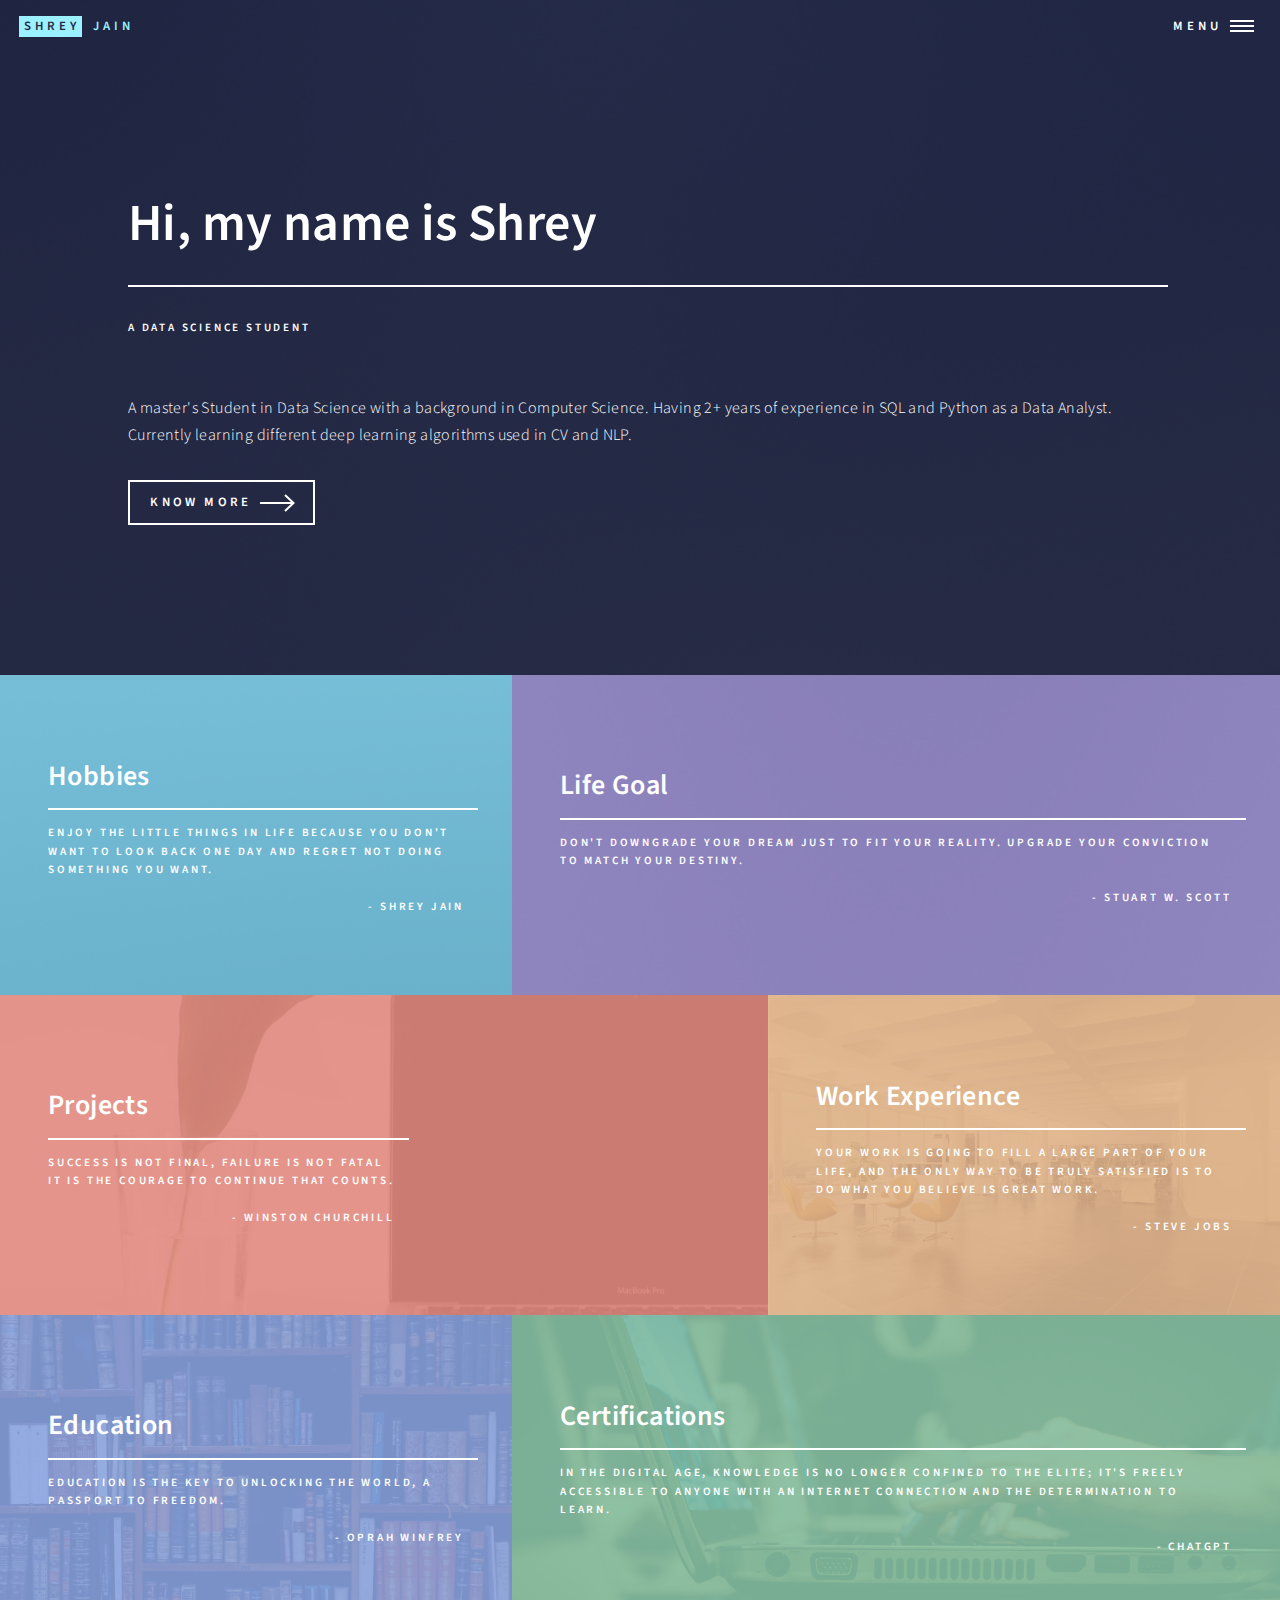
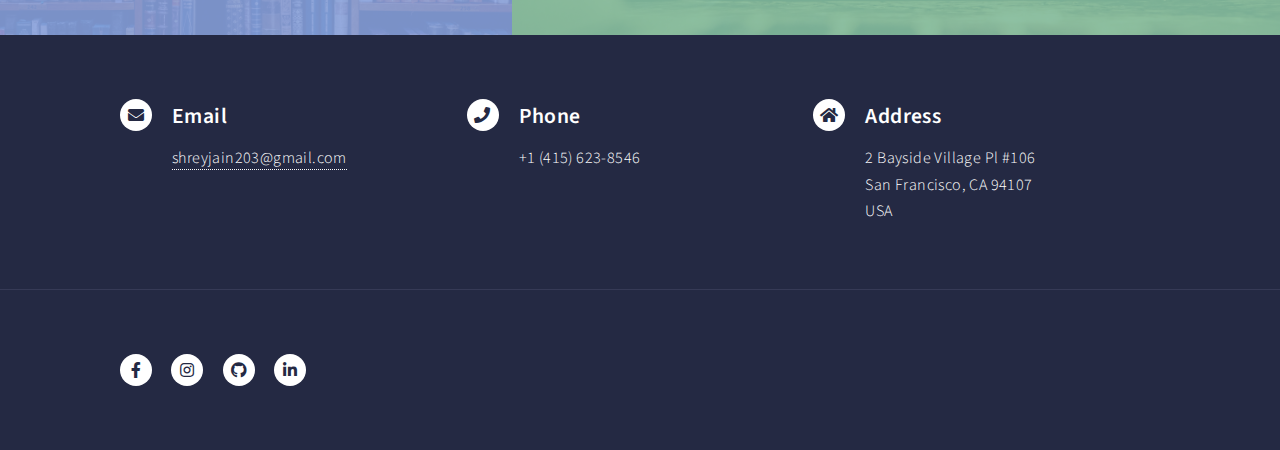
==== commit 985d64b7: "updated index file v1" ====
--- a/index.html
+++ b/index.html
@@ -11,7 +11,7 @@
 		<meta name="viewport" content="width=device-width, initial-scale=1, user-scalable=no" />
 		<link rel="stylesheet" href="assets/css/main.css" />
 		<noscript><link rel="stylesheet" href="assets/css/noscript.css" /></noscript>
-		<link rel = "icon" href = "images/pic01.jpg" type = "image/x-icon">
+		<link rel = "icon" href = "images/me.jpg" type = "image/x-icon">
 	</head>
 	 <body class="is-preload">
 
@@ -50,7 +50,7 @@
 								</ul>
 							</div>
 							<div class="inner">
-								<p></br>A master's Student in Data Science with a background in Computer Science.</br>
+								<p></br>A master's Student in Data Science with a background in Computer Science.
 									Having 2+ years of experience in SQL and Python as a Data Analyst. </br>
 									Currently learning different deep learning algorithms used in CV and NLP.</p>
 									
@@ -59,9 +59,6 @@
 								</ul>
 							</div>
 						</div>
-						<div class="inner">
-							<img src="/images/me.jpg" alt="Avatar" style="width:30em;height:30em; padding: 4em 4em 4em 4em; border-radius: 50%;object-fit: cover" >
-						<div>
 					</section>
 					<!-- Two -->
 					<!-- <section id="two"> -->
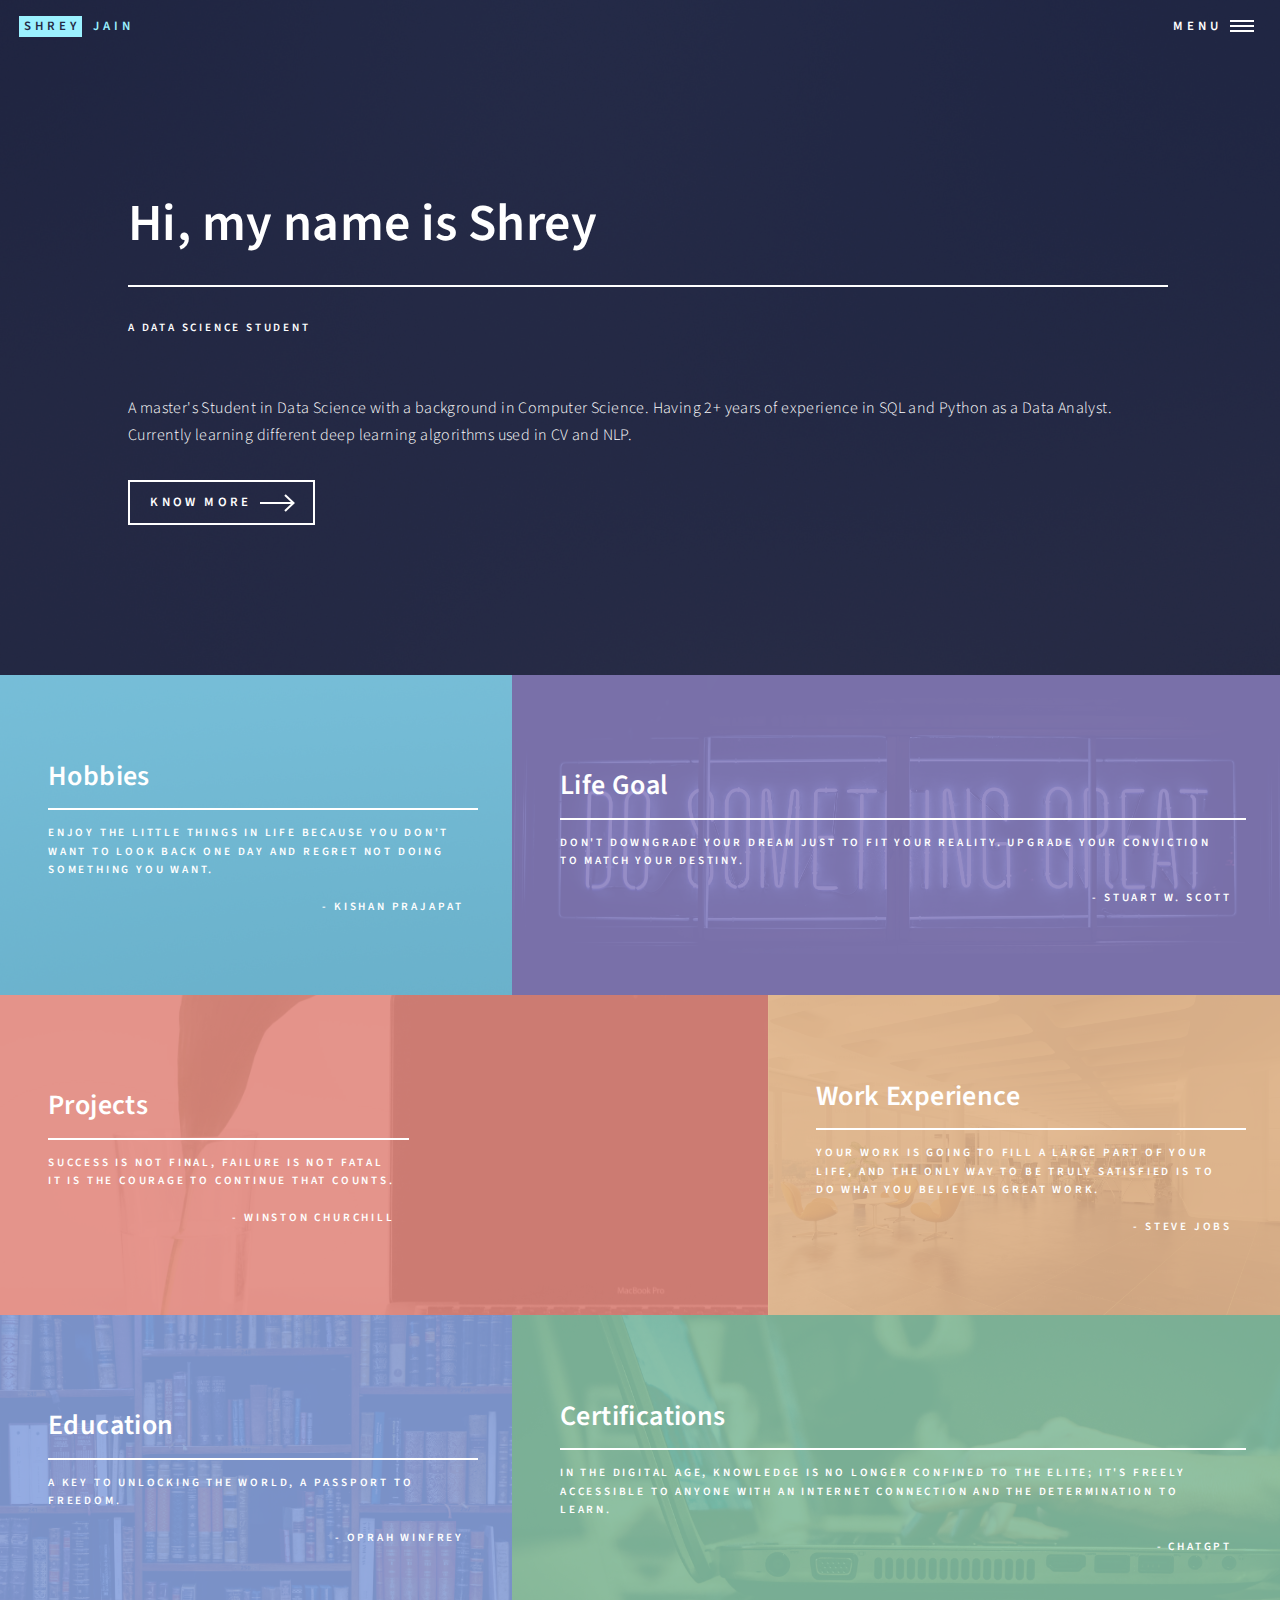
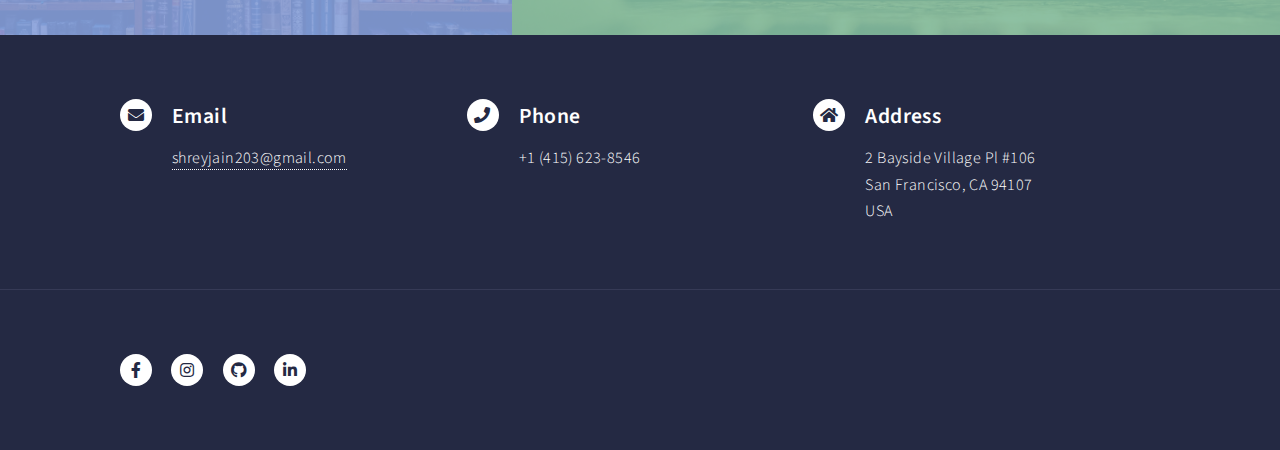
==== commit b7a6ed66: "added life goals" ====
--- a/index.html
+++ b/index.html
@@ -11,7 +11,7 @@
 		<meta name="viewport" content="width=device-width, initial-scale=1, user-scalable=no" />
 		<link rel="stylesheet" href="assets/css/main.css" />
 		<noscript><link rel="stylesheet" href="assets/css/noscript.css" /></noscript>
-		<link rel = "icon" href = "images/me.jpg" type = "image/x-icon">
+		<link rel = "icon" href = "images/me-title.jpg" type = "image/x-icon">
 	</head>
 	 <body class="is-preload">
 
@@ -77,7 +77,7 @@
 									<header class="major">
 										<h3><a href="hobbies.html" class="link">Hobbies</a></h3>
 										<p>Enjoy the little things in life because you don't want to look back one day and regret not doing something you want.</br></br> </p>
-										<p align="right">- Shrey Jain</p>
+										<p align="right">- Kishan Prajapat</p>
 									</header>
 								</article>
 								<article>
@@ -116,7 +116,7 @@
 									</span>
 									<header class="major">
 										<h3><a href="education.html" class="link">Education</a></h3>
-										<p>Education is the key to unlocking the world, a passport to freedom.</br></br> </p>
+										<p>A key to unlocking the world, a passport to freedom.</br></br> </p>
 										<p align="right">- Oprah Winfrey</p>
 									</header>
 								</article>
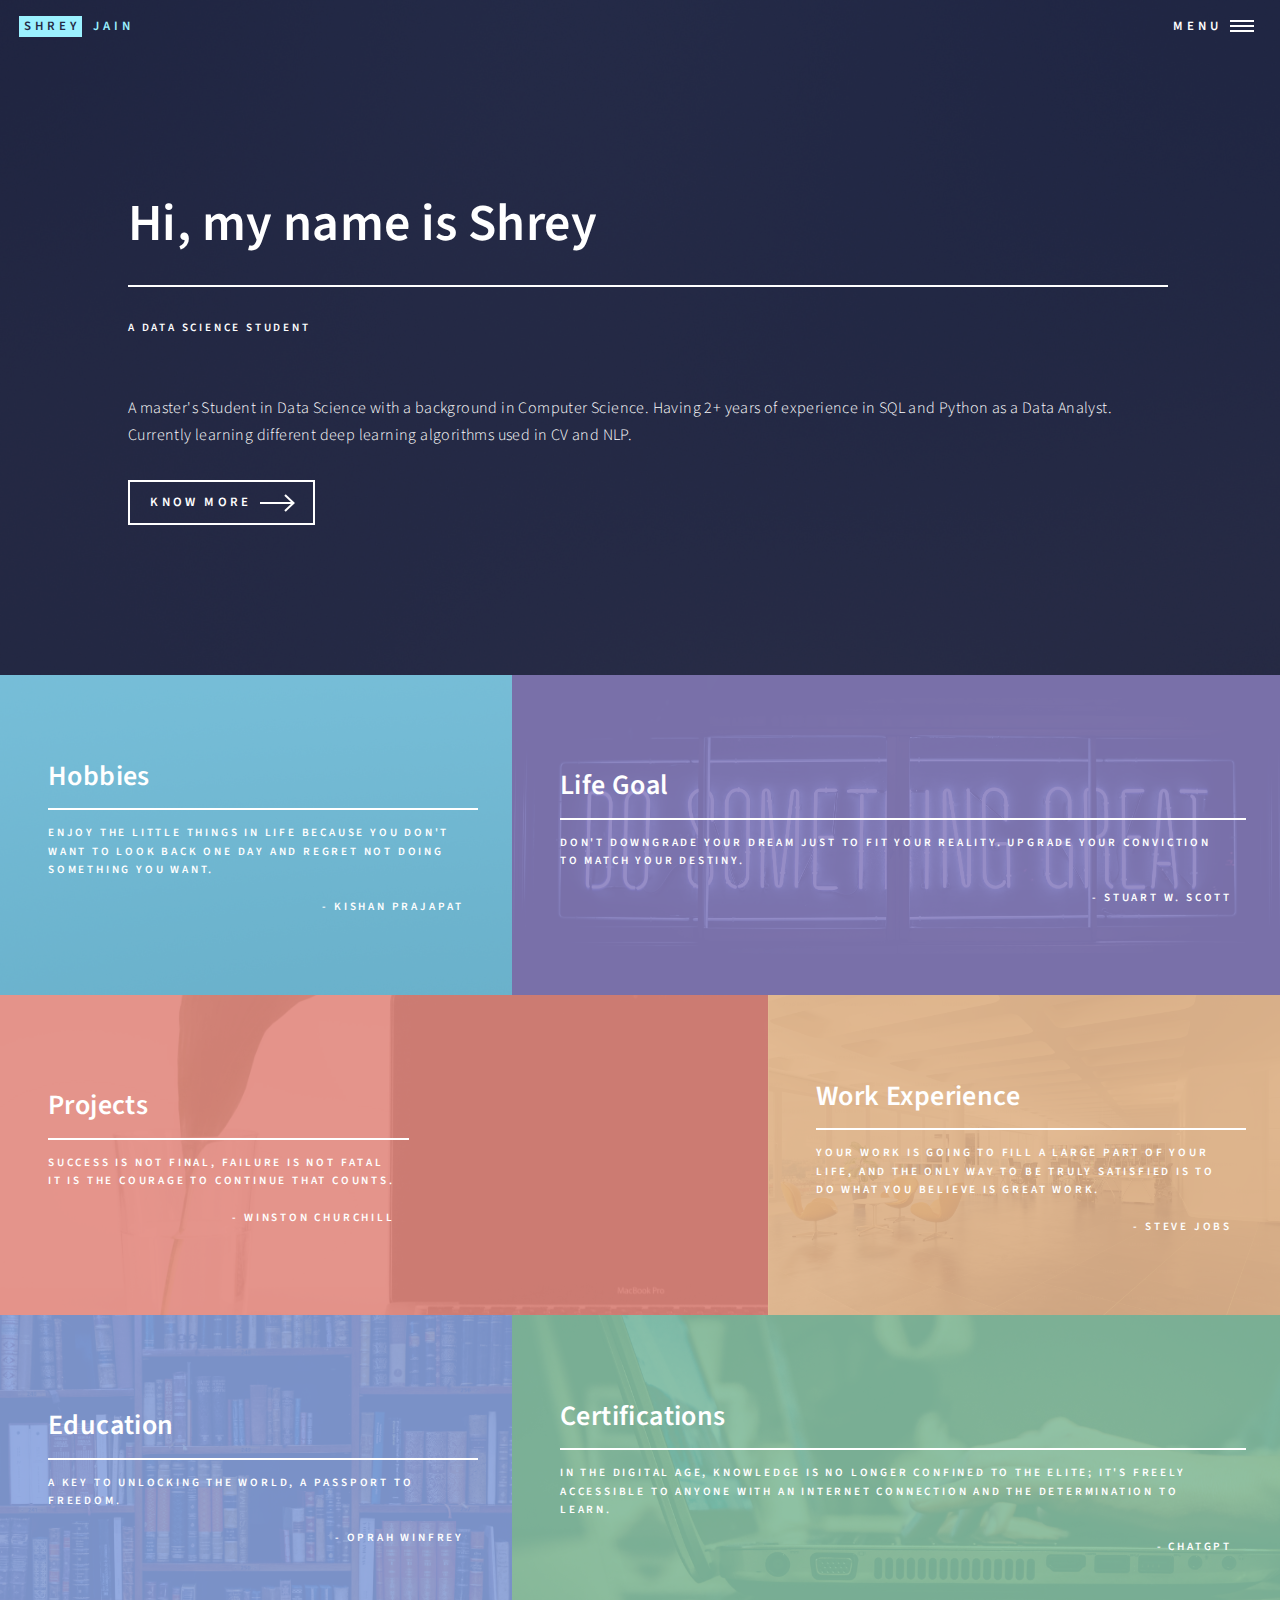
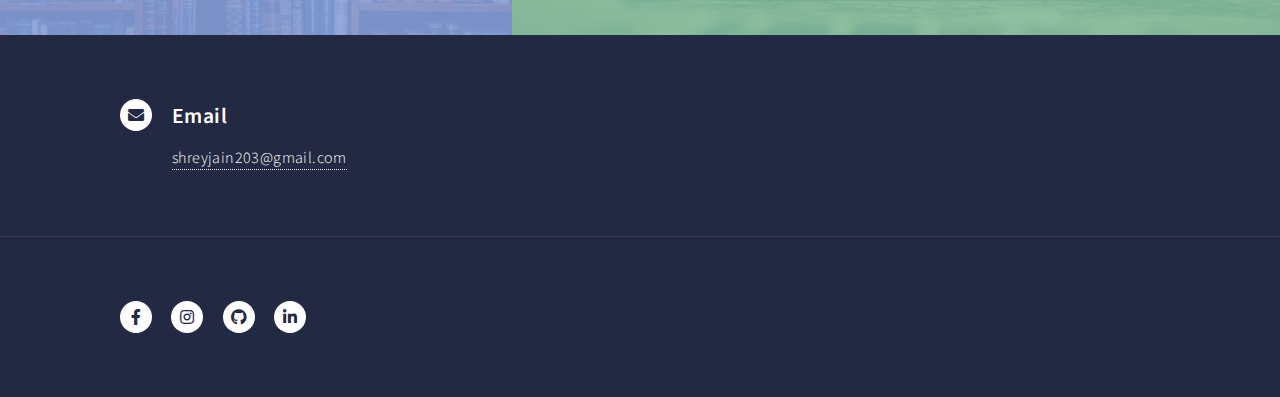
==== commit 1b78d9c8: "added changed contact me details" ====
--- a/index.html
+++ b/index.html
@@ -146,22 +146,6 @@
 										<a href="mailto:shreyjain203@gmail.com">shreyjain203@gmail.com</a>
 									</div>
 								</section>
-								<section>
-									<div class="contact-method">
-										<span class="icon solid alt fa-phone"></span>
-										<h3>Phone</h3>
-										<span>+1 (415) 623-8546</span>
-									</div>
-								</section>
-								<section>
-									<div class="contact-method">
-										<span class="icon solid alt fa-home"></span>
-										<h3>Address</h3>
-										<span>2 Bayside Village Pl #106<br />
-										San Francisco, CA 94107<br />
-										USA</span>
-									</div>
-								</section>
 							<!-- </section> -->
 						</div>
 					</section>
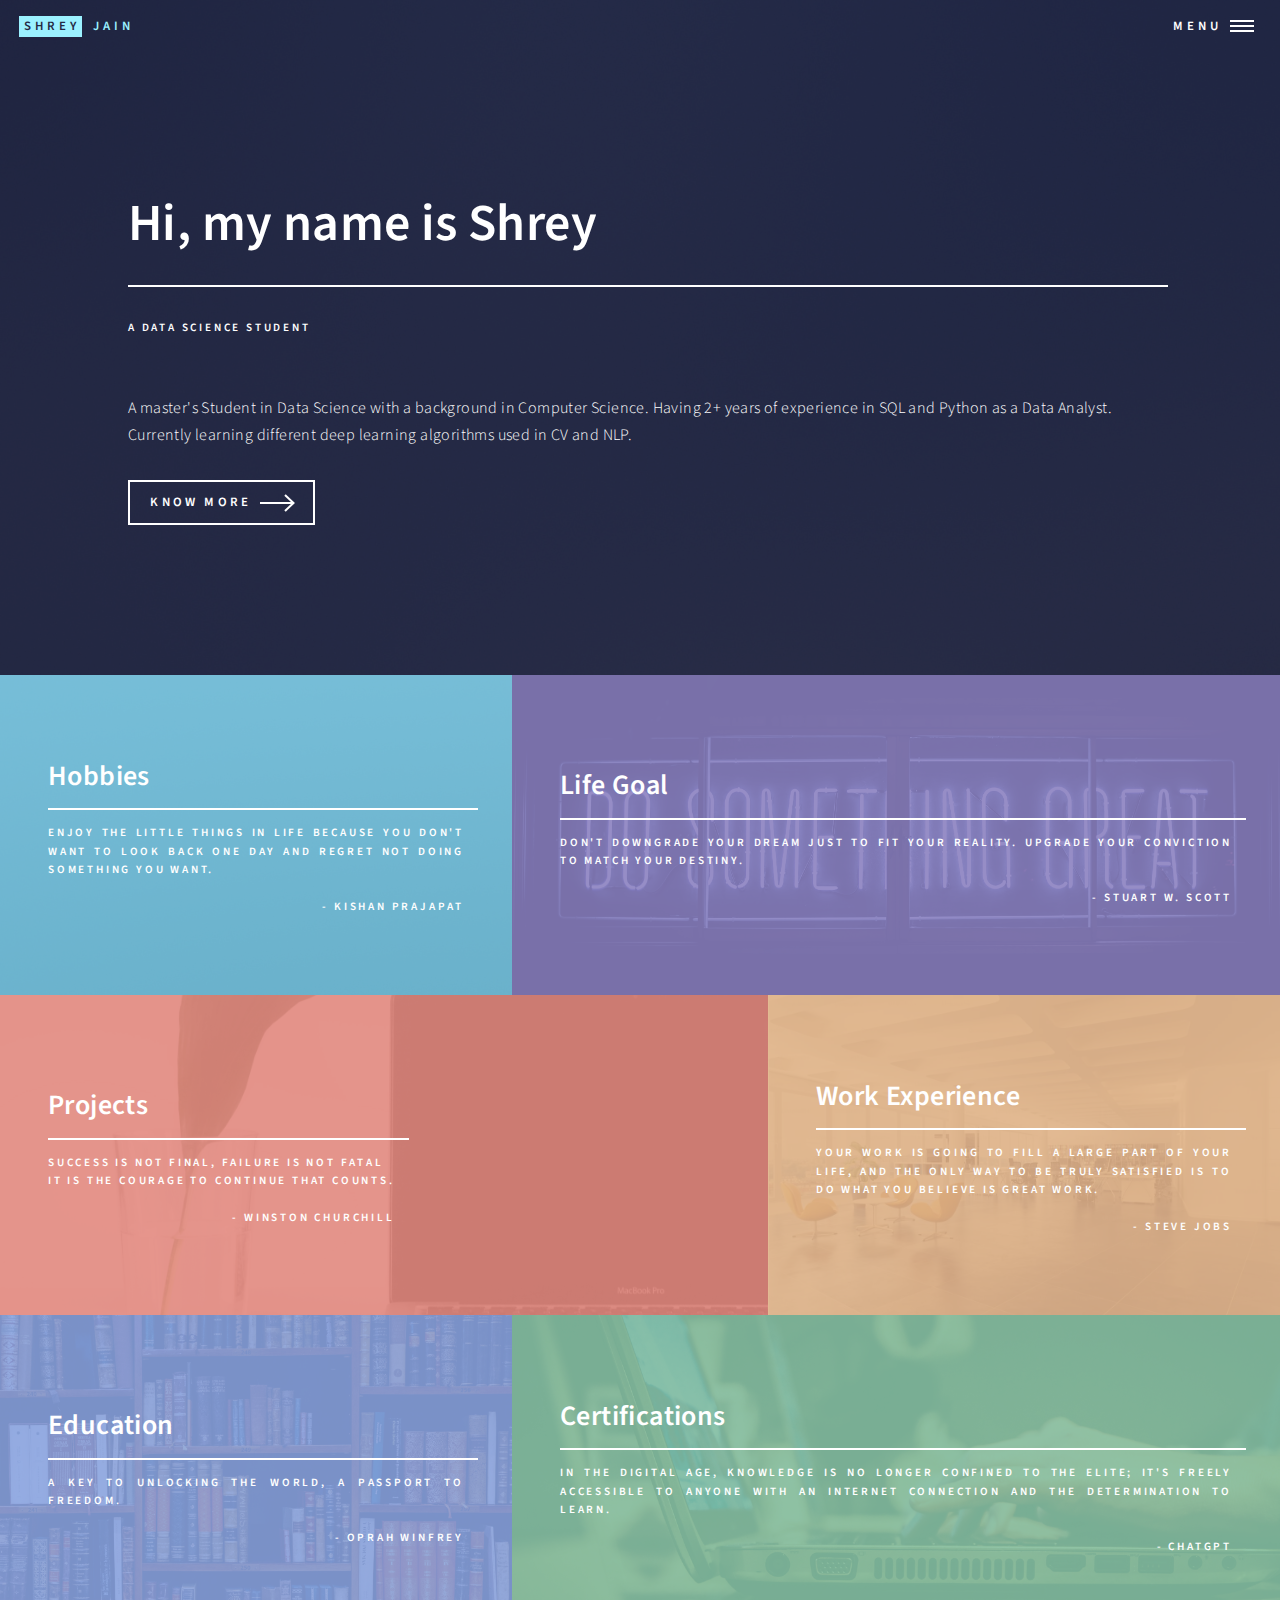
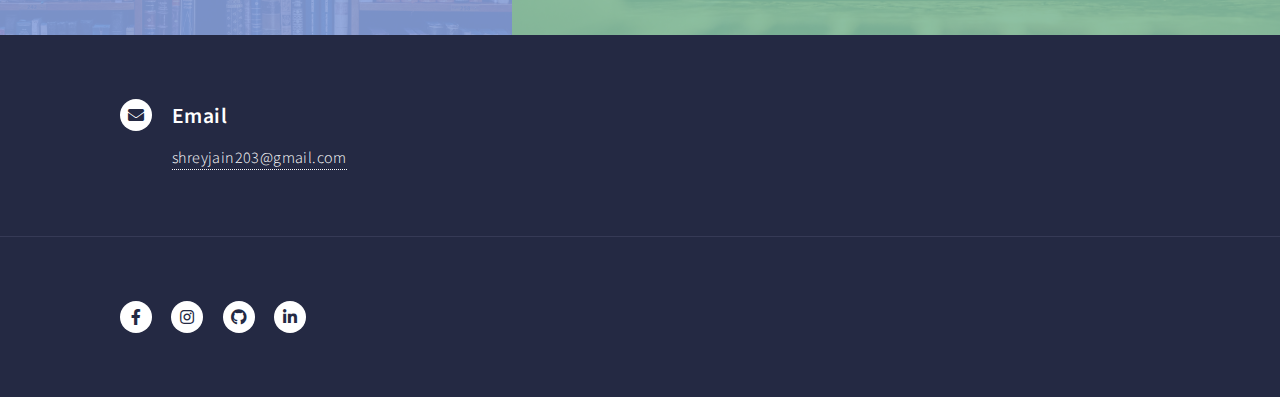
==== commit b6e6a91e: "align <p> to justify" ====
--- a/index.html
+++ b/index.html
@@ -1,9 +1,5 @@
 <!DOCTYPE HTML>
-<!--
-	Forty by HTML5 UP
-	html5up.net | @ajlkn
-	Free for personal and commercial use under the CCA 3.0 license (html5up.net/license)
--->
+
 <html>
 	<head>
 		<title>Shrey Jain</title>
@@ -33,9 +29,9 @@
 							<li><a href="hobbies.html">Hobbies</a></li>
 							<li><a href="purpose.html">Life Goal</a></li>
 							<li><a href="projects.html">Projects</a></li>
+							<li><a href="experience.html">Work Experience</a></li>
 							<li><a href="education.html">Education</a></li>
 							<li><a href="certifications.html">Certifications</a></li>
-							<li><a href="hobbies.html">Hobbies</a></li>
 						</ul>
 					</nav>
 
@@ -50,7 +46,7 @@
 								</ul>
 							</div>
 							<div class="inner">
-								<p></br>A master's Student in Data Science with a background in Computer Science.
+								<p align="justify"></br>A master's Student in Data Science with a background in Computer Science.
 									Having 2+ years of experience in SQL and Python as a Data Analyst. </br>
 									Currently learning different deep learning algorithms used in CV and NLP.</p>
 									
@@ -76,7 +72,7 @@
 									</span>
 									<header class="major">
 										<h3><a href="hobbies.html" class="link">Hobbies</a></h3>
-										<p>Enjoy the little things in life because you don't want to look back one day and regret not doing something you want.</br></br> </p>
+										<p align="justify">Enjoy the little things in life because you don't want to look back one day and regret not doing something you want.</br></br> </p>
 										<p align="right">- Kishan Prajapat</p>
 									</header>
 								</article>
@@ -86,7 +82,7 @@
 									</span>
 									<header class="major">
 										<h3><a href="purpose.html" class="link">Life Goal</a></h3>
-										<p>Don't downgrade your dream just to fit your reality. Upgrade your conviction to match your destiny.</br></br> </p>
+										<p align="justify">Don't downgrade your dream just to fit your reality. Upgrade your conviction to match your destiny.</br></br> </p>
 										<p align="right">- Stuart W. Scott</p>
 									</header>
 								</article>
@@ -96,7 +92,7 @@
 									</span>
 									<header class="major">
 										<h3><a href="projects.html" class="link">Projects</a></h3>
-										<p>Success is not final, failure is not fatal</br> It is the courage to continue that counts.</br></br></p>
+										<p align="justify">Success is not final, failure is not fatal</br> It is the courage to continue that counts.</br></br></p>
 										<p align="right"> - Winston Churchill</p>
 									</header>
 								</article>
@@ -106,7 +102,7 @@
 									</span>
 									<header class="major">
 										<h3><a href="experience.html" class="link">Work Experience</a></h3>
-										<p>Your work is going to fill a large part of your life, and the only way to be truly satisfied is to do what you believe is great work.</br></br> </p>
+										<p align="justify">Your work is going to fill a large part of your life, and the only way to be truly satisfied is to do what you believe is great work.</br></br> </p>
 										<p align="right">- Steve Jobs</p>
 									</header>
 								</article>
@@ -116,7 +112,7 @@
 									</span>
 									<header class="major">
 										<h3><a href="education.html" class="link">Education</a></h3>
-										<p>A key to unlocking the world, a passport to freedom.</br></br> </p>
+										<p align="justify">A key to unlocking the world, a passport to freedom.</br></br> </p>
 										<p align="right">- Oprah Winfrey</p>
 									</header>
 								</article>
@@ -126,7 +122,7 @@
 									</span>
 									<header class="major">
 										<h3><a href="certifications.html" class="link">Certifications</a></h3>
-										<p>In the digital age, knowledge is no longer confined to the elite; it's freely accessible to anyone with an internet connection and the determination to learn.</br></br> </p>
+										<p align="justify">In the digital age, knowledge is no longer confined to the elite; it's freely accessible to anyone with an internet connection and the determination to learn.</br></br> </p>
 										<p align="right">- ChatGPT</p>
 									</header>
 								</article>
